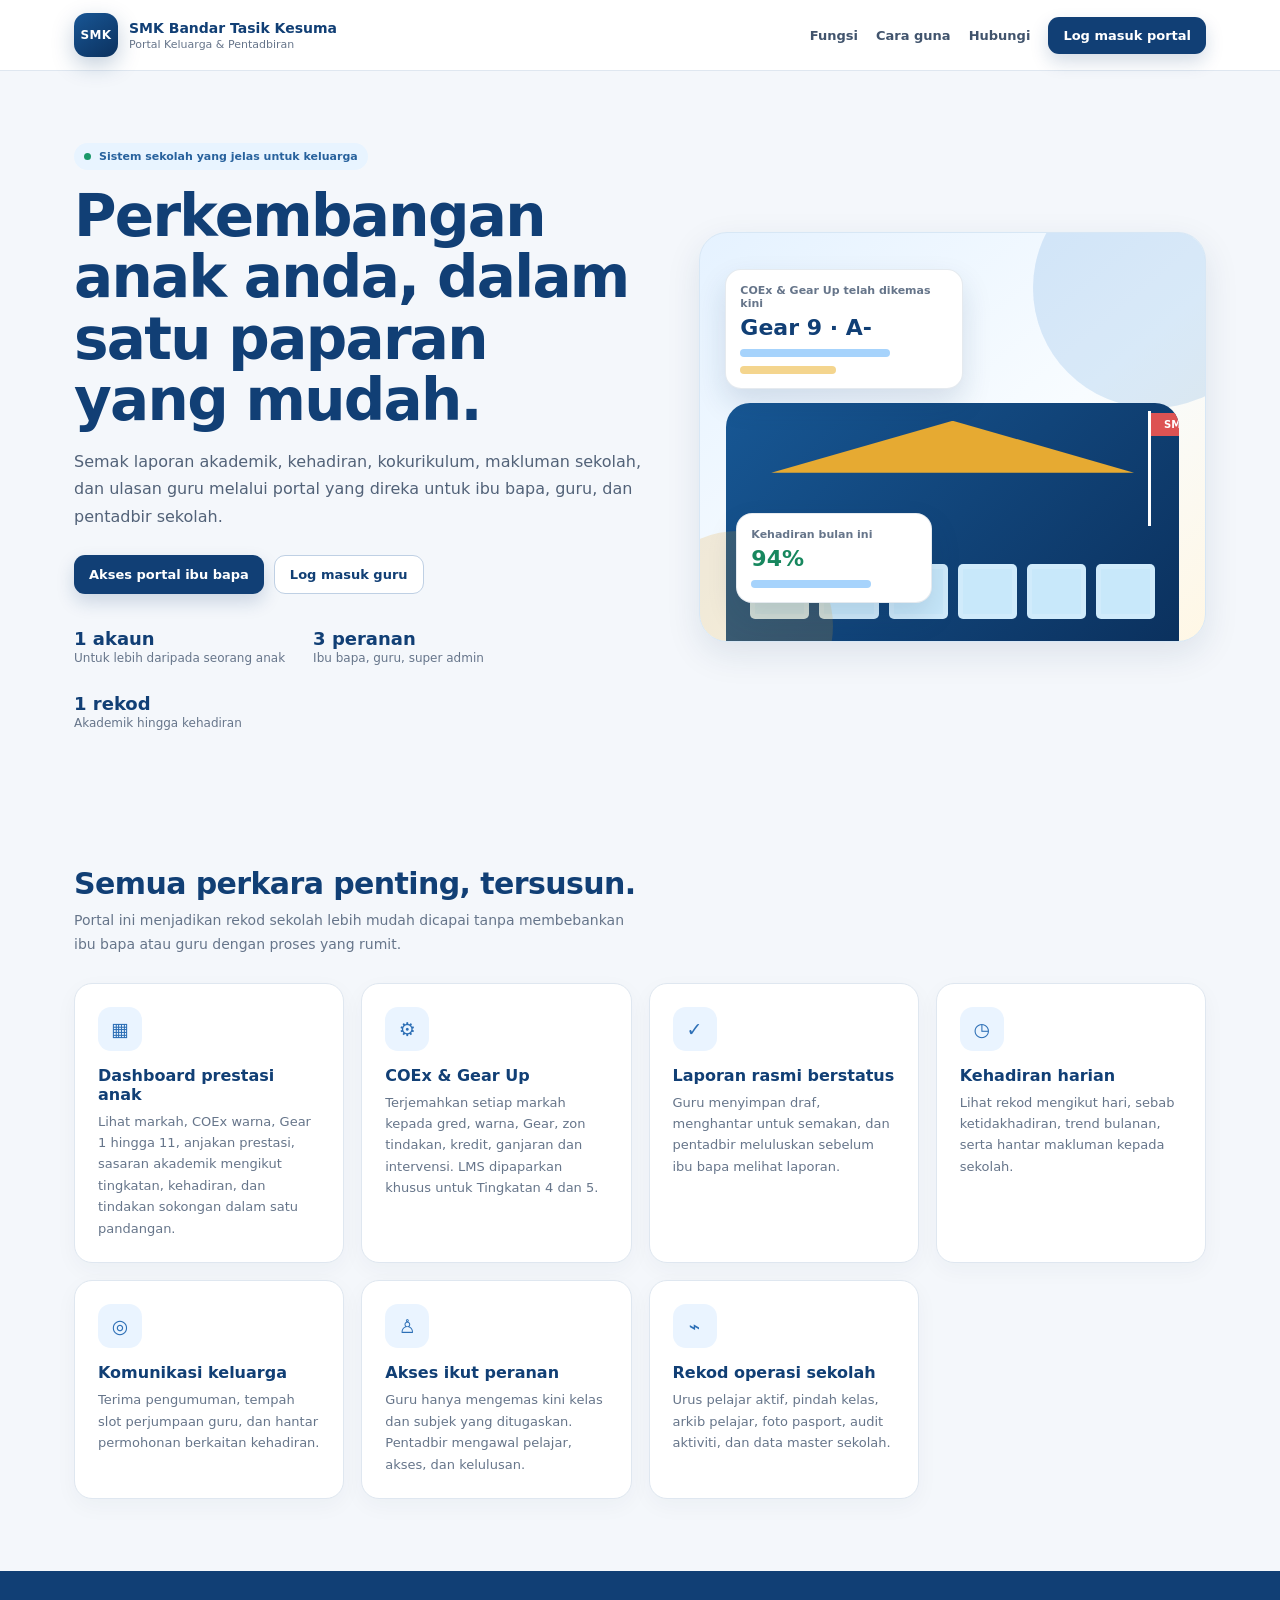
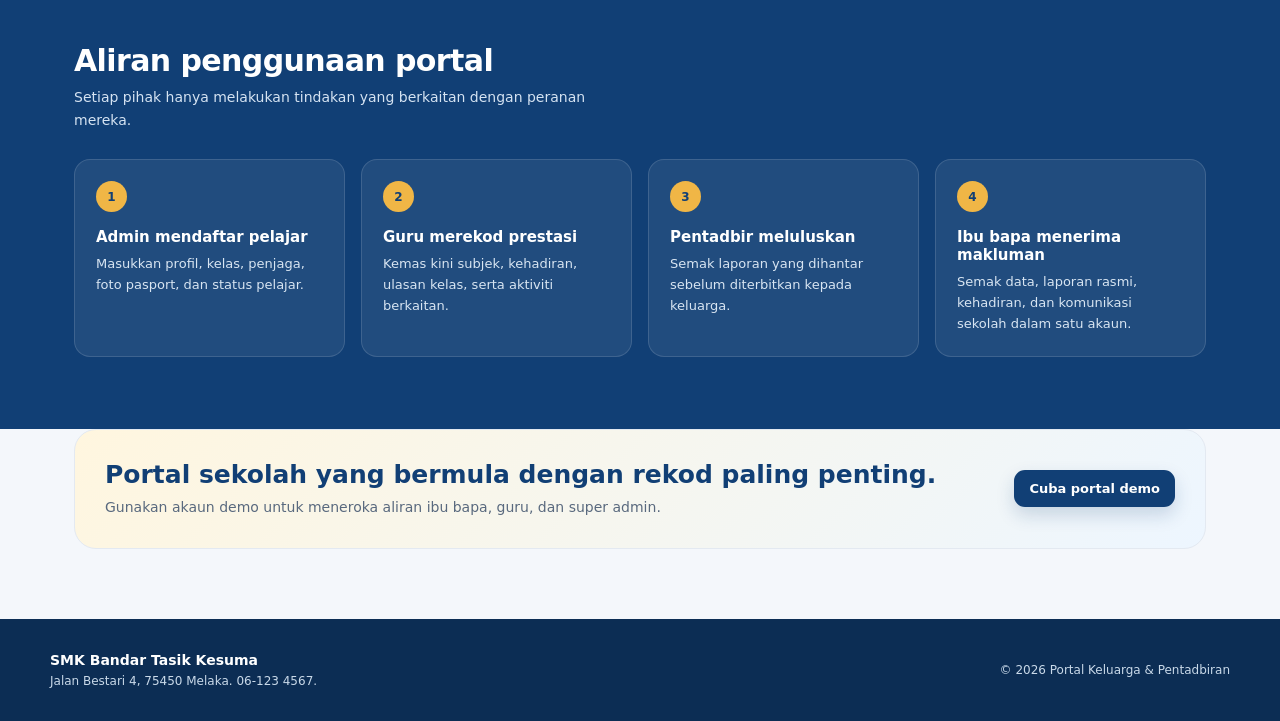
==== index.html @ fb610efe "Import v12 frontend prototype Co-Authored-By: Claude Opus 5.5 <noreply@anthropic.com>" ====
<!doctype html>
<html lang="ms">
  <head>
    <meta charset="utf-8" />
    <meta name="viewport" content="width=device-width, initial-scale=1" />
    <meta name="theme-color" content="#113f75" />
    <title>SMK Bandar Tasik Kesuma | Portal Keluarga & Pentadbiran</title>
    <link rel="stylesheet" href="styles.css" />
  </head>
  <body>
    <section id="landing">
      <header class="site-header"
        ><nav class="site-nav"
          ><div class="brand"
            ><div class="crest">SMK</div
            ><div
              ><strong>SMK Bandar Tasik Kesuma</strong
              ><span>Portal Keluarga & Pentadbiran</span></div
            ></div
          ><div class="site-links"
            ><a href="#fungsi">Fungsi</a><a href="#cara">Cara guna</a
            ><a href="#hubungi">Hubungi</a
            ><button class="btn btn-primary" onclick="openAuth('parent')"
              >Log masuk portal</button
            ></div
          ></nav
        ></header
      >
      <main>
        <section class="hero"
          ><div
            ><div class="eyebrow"
              ><i></i> Sistem sekolah yang jelas untuk keluarga</div
            ><h1>Perkembangan anak anda, dalam satu paparan yang mudah.</h1
            ><p
              >Semak laporan akademik, kehadiran, kokurikulum, makluman sekolah,
              dan ulasan guru melalui portal yang direka untuk ibu bapa, guru,
              dan pentadbir sekolah.</p
            ><div class="hero-actions"
              ><button class="btn btn-primary" onclick="openAuth('parent')"
                >Akses portal ibu bapa</button
              ><button class="btn btn-outline" onclick="openAuth('teacher')"
                >Log masuk guru</button
              ></div
            ><div class="hero-points"
              ><div
                ><strong>1 akaun</strong
                ><span>Untuk lebih daripada seorang anak</span></div
              ><div
                ><strong>3 peranan</strong
                ><span>Ibu bapa, guru, super admin</span></div
              ><div
                ><strong>1 rekod</strong
                ><span>Akademik hingga kehadiran</span></div
              ></div
            ></div
          ><div class="hero-card"
            ><div class="float-card top"
              ><div class="mini-title">COEx & Gear Up telah dikemas kini</div
              ><div class="mini-big">Gear 9 · A-</div
              ><div class="mini-line blue"></div
              ><div class="mini-line gold"></div></div
            ><div class="float-card bottom"
              ><div class="mini-title">Kehadiran bulan ini</div
              ><div class="mini-big" style="color:var(--green)">94%</div
              ><div class="mini-line blue"></div></div
            ><div class="school-illus"
              ><div class="roof"></div><div class="flag"></div
              ><div class="windows"
                ><span></span><span></span><span></span><span></span
                ><span></span><span></span></div></div></div
        ></section>
        <section class="section" id="fungsi"
          ><div class="section-head"
            ><div
              ><h2>Semua perkara penting, tersusun.</h2
              ><p
                >Portal ini menjadikan rekod sekolah lebih mudah dicapai tanpa
                membebankan ibu bapa atau guru dengan proses yang rumit.</p
              ></div
            ></div
          ><div class="feature-grid"
            ><article class="feature"
              ><div class="feature-icon">▦</div><h3>Dashboard prestasi anak</h3
              ><p
                >Lihat markah, COEx warna, Gear 1 hingga 11, anjakan prestasi,
                sasaran akademik mengikut tingkatan, kehadiran, dan tindakan
                sokongan dalam satu pandangan.</p
              ></article
            ><article class="feature"
              ><div class="feature-icon">⚙</div><h3>COEx & Gear Up</h3
              ><p
                >Terjemahkan setiap markah kepada gred, warna, Gear, zon
                tindakan, kredit, ganjaran dan intervensi. LMS dipaparkan khusus
                untuk Tingkatan 4 dan 5.</p
              ></article
            ><article class="feature"
              ><div class="feature-icon">✓</div><h3>Laporan rasmi berstatus</h3
              ><p
                >Guru menyimpan draf, menghantar untuk semakan, dan pentadbir
                meluluskan sebelum ibu bapa melihat laporan.</p
              ></article
            ><article class="feature"
              ><div class="feature-icon">◷</div><h3>Kehadiran harian</h3
              ><p
                >Lihat rekod mengikut hari, sebab ketidakhadiran, trend bulanan,
                serta hantar makluman kepada sekolah.</p
              ></article
            ><article class="feature"
              ><div class="feature-icon">◎</div><h3>Komunikasi keluarga</h3
              ><p
                >Terima pengumuman, tempah slot perjumpaan guru, dan hantar
                permohonan berkaitan kehadiran.</p
              ></article
            ><article class="feature"
              ><div class="feature-icon">♙</div><h3>Akses ikut peranan</h3
              ><p
                >Guru hanya mengemas kini kelas dan subjek yang ditugaskan.
                Pentadbir mengawal pelajar, akses, dan kelulusan.</p
              ></article
            ><article class="feature"
              ><div class="feature-icon">⌁</div><h3>Rekod operasi sekolah</h3
              ><p
                >Urus pelajar aktif, pindah kelas, arkib pelajar, foto pasport,
                audit aktiviti, dan data master sekolah.</p
              ></article
            ></div
          ></section
        >
        <section class="steps" id="cara"
          ><div class="section"
            ><div class="section-head"
              ><div
                ><h2>Aliran penggunaan portal</h2
                ><p
                  >Setiap pihak hanya melakukan tindakan yang berkaitan dengan
                  peranan mereka.</p
                ></div
              ></div
            ><div class="step-grid"
              ><article class="step"
                ><div class="step-no">1</div><h3>Admin mendaftar pelajar</h3
                ><p
                  >Masukkan profil, kelas, penjaga, foto pasport, dan status
                  pelajar.</p
                ></article
              ><article class="step"
                ><div class="step-no">2</div><h3>Guru merekod prestasi</h3
                ><p
                  >Kemas kini subjek, kehadiran, ulasan kelas, serta aktiviti
                  berkaitan.</p
                ></article
              ><article class="step"
                ><div class="step-no">3</div><h3>Pentadbir meluluskan</h3
                ><p
                  >Semak laporan yang dihantar sebelum diterbitkan kepada
                  keluarga.</p
                ></article
              ><article class="step"
                ><div class="step-no">4</div><h3>Ibu bapa menerima makluman</h3
                ><p
                  >Semak data, laporan rasmi, kehadiran, dan komunikasi sekolah
                  dalam satu akaun.</p
                ></article
              ></div
            ></div
          ></section
        >
        <section class="landing-cta"
          ><div
            ><div
              ><h2>Portal sekolah yang bermula dengan rekod paling penting.</h2
              ><p
                >Gunakan akaun demo untuk meneroka aliran ibu bapa, guru, dan
                super admin.</p
              ></div
            ><button class="btn btn-primary" onclick="openAuth('parent')"
              >Cuba portal demo</button
            ></div
          ></section
        >
      </main>
      <footer class="footer" id="hubungi"
        ><div
          ><div
            ><strong>SMK Bandar Tasik Kesuma</strong
            ><p>Jalan Bestari 4, 75450 Melaka. 06-123 4567.</p></div
          ><span style="font-size:12px"
            >© 2026 Portal Keluarga & Pentadbiran</span
          ></div
        ></footer
      >
    </section>

    <section id="auth" class="hidden"
      ><div class="auth-wrap"
        ><div class="auth-card"
          ><div class="auth-top"
            ><div class="crest">SMK</div
            ><h2 id="auth-title">Log masuk ibu bapa</h2
            ><p id="auth-desc"
              >Akses laporan dan rekod sekolah anak anda.</p
            ></div
          ><div class="role-tabs"
            ><button
              class="role-tab active"
              data-role="parent"
              onclick="switchRole('parent')"
              >Ibu bapa</button
            ><button
              class="role-tab"
              data-role="teacher"
              onclick="switchRole('teacher')"
              >Guru</button
            ><button
              class="role-tab"
              data-role="super"
              onclick="switchRole('super')"
              >Super admin</button
            ></div
          ><form onsubmit="handleLogin(event)"
            ><div class="field"
              ><label id="login-label">E-mel atau ID pelajar</label
              ><input id="login-id" autocomplete="username" required /></div
            ><div class="field"
              ><label>Kata laluan</label
              ><input
                id="login-pass"
                type="password"
                autocomplete="current-password"
                required /></div
            ><button
              class="btn btn-primary"
              style="width:100%;margin-top:20px"
              id="login-button"
              type="submit"
              >Masuk sebagai ibu bapa</button
            ></form
          ><div class="demo-box" id="demo-creds"></div
          ><a class="back-home" href="#" onclick="backHome(event)"
            >← Kembali ke laman sekolah</a
          ></div
        ></div
      ></section
    >

    <section id="dashboard" class="dash hidden">
      <aside class="sidebar" id="sidebar"
        ><div class="dash-brand"
          ><div class="crest">SMK</div
          ><div class="brand-copy"
            ><strong>SMK Bandar Tasik Kesuma</strong
            ><span>Portal Pengurusan</span></div
          ></div
        >
        <div id="nav-parent" class="nav-set hidden"
          ><div class="nav-label">Ibu Bapa</div
          ><a
            href="#"
            class="nav-link active"
            onclick="setView('parent-home',this)"
            ><i class="nav-icon">⌂</i><span>Dashboard anak</span></a
          ><a href="#" class="nav-link" onclick="setView('parent-report',this)"
            ><i class="nav-icon">▦</i><span>Laporan akademik</span></a
          ><a href="#" class="nav-link" onclick="setView('parent-coex',this)"
            ><i class="nav-icon">⚙</i><span>Metrik Prestasi Pelajar</span></a
          ><a
            href="#"
            class="nav-link"
            onclick="setView('parent-attendance',this)"
            ><i class="nav-icon">◷</i><span>Kehadiran</span></a
          ><a
            href="#"
            class="nav-link"
            onclick="setView('parent-communication',this)"
            ><i class="nav-icon">✉</i><span>Makluman & perjumpaan</span></a
          ><a href="#" class="nav-link" onclick="setView('parent-profile',this)"
            ><i class="nav-icon">◉</i><span>Profil keluarga</span></a
          ></div
        >
        <div id="nav-teacher" class="nav-set hidden"
          ><div class="nav-label">Guru</div
          ><a
            href="#"
            class="nav-link active"
            onclick="setView('teacher-home',this)"
            ><i class="nav-icon">⌂</i><span>Ringkasan kelas</span></a
          ><a href="#" class="nav-link" onclick="setView('teacher-report',this)"
            ><i class="nav-icon">✎</i><span>Rekod laporan</span></a
          ><a href="#" class="nav-link" onclick="setView('teacher-coex',this)"
            ><i class="nav-icon">⚙</i><span>Rekod Prestasi Pelajar</span></a
          ><a
            href="#"
            class="nav-link"
            onclick="setView('teacher-attendance',this)"
            ><i class="nav-icon">◷</i><span>Kehadiran harian</span></a
          ><a
            href="#"
            class="nav-link"
            onclick="setView('teacher-students',this)"
            ><i class="nav-icon">♙</i><span>Pelajar saya</span></a
          ></div
        >
        <div id="nav-super" class="nav-set hidden"
          ><div class="nav-label">Super Admin</div
          ><a
            href="#"
            class="nav-link active"
            onclick="setView('super-home',this)"
            ><i class="nav-icon">⌂</i><span>Operasi sekolah</span></a
          ><a
            href="#"
            class="nav-link"
            onclick="setView('super-approvals',this)"
            ><i class="nav-icon">✓</i><span>Kelulusan laporan</span></a
          ><a href="#" class="nav-link" onclick="setView('super-students',this)"
            ><i class="nav-icon">♙</i><span>Pelajar & penjaga</span></a
          ><a href="#" class="nav-link" onclick="setView('super-teachers',this)"
            ><i class="nav-icon">◫</i><span>Akses guru</span></a
          ><a href="#" class="nav-link" onclick="setView('super-master',this)"
            ><i class="nav-icon">⚙</i><span>Data sekolah</span></a
          ><a href="#" class="nav-link" onclick="setView('super-audit',this)"
            ><i class="nav-icon">⌁</i><span>Audit & privasi</span></a
          ><a href="#" class="nav-link" onclick="setView('super-coex',this)"
            ><i class="nav-icon">⚙</i><span>Tetapan COEx</span></a
          ><a
            href="#"
            class="nav-link"
            onclick="setView('super-interventions',this)"
            ><i class="nav-icon">◎</i><span>Intervensi murid</span></a
          ></div
        >
        <div class="sidebar-bottom"
          ><div class="term-card"
            ><strong>Sesi Akademik 2026</strong>Penggal 1<br />1 Januari hingga
            30 Jun</div
          ><button class="btn" onclick="logout()"
            >↪ <span>Log keluar</span></button
          ></div
        >
      </aside>
      <main class="main"
        ><header class="topbar"
          ><button class="mobile-menu no-print" onclick="toggleSidebar()"
            >☰</button
          ><div
            ><div class="crumb" id="crumb">Portal</div
            ><h1 id="page-title">Dashboard</h1></div
          ><div class="top-actions"
            ><span class="pill green" id="role-pill">Portal ibu bapa</span
            ><button
              class="btn btn-outline btn-sm no-print"
              id="top-action"
              onclick="topAction()"
              >Cetak laporan</button
            ><div class="profile"
              ><div class="avatar" id="profile-avatar">PN</div
              ><div class="profile-copy"
                ><strong id="profile-name">Puan Noraini</strong
                ><span id="profile-role">Ibu bapa</span></div
              ></div
            ></div
          ></header
        ><div class="page">
          <section class="view" id="view-parent-home"></section>
          <section class="view hidden" id="view-parent-report"></section>
          <section class="view hidden" id="view-parent-coex"></section>
          <section class="view hidden" id="view-parent-attendance"></section>
          <section class="view hidden" id="view-parent-communication"></section>
          <section class="view hidden" id="view-parent-profile"></section>
          <section class="view hidden" id="view-teacher-home"></section>
          <section class="view hidden" id="view-teacher-report"></section>
          <section class="view hidden" id="view-teacher-coex"></section>
          <section class="view hidden" id="view-teacher-attendance"></section>
          <section class="view hidden" id="view-teacher-students"></section>
          <section class="view hidden" id="view-super-home"></section>
          <section class="view hidden" id="view-super-approvals"></section>
          <section class="view hidden" id="view-super-students"></section>
          <section class="view hidden" id="view-super-teachers"></section>
          <section class="view hidden" id="view-super-master"></section>
          <section class="view hidden" id="view-super-audit"></section>
          <section class="view hidden" id="view-super-coex"></section>
          <section
            class="view hidden"
            id="view-super-interventions"
          ></section> </div
      ></main>
    </section>
    <div id="modal-root"></div><div class="toast" id="toast"></div>

    <script src="app.js"></script>
  </body>
</html>
---- styles.css ----
/* SMK Bandar Tasik Kesuma — original v12 styles, in original cascade order. */

:root {
  --navy: #113f75;
  --navy2: #0b2f5a;
  --blue: #2d78c8;
  --sky: #eaf5ff;
  --green: #17875e;
  --greenbg: #e9f8f1;
  --gold: #dd9b1e;
  --goldbg: #fff6df;
  --red: #c84e4e;
  --redbg: #fff0ef;
  --purple: #7657bb;
  --purplebg: #f2edff;
  --ink: #17263a;
  --muted: #66758a;
  --line: #dfe7f0;
  --paper: #f4f7fb;
  --card: #fff;
  --shadow: 0 12px 35px rgba(18, 52, 93, 0.1);
  --radius: 18px;
  --sidebar: 260px;
}
* {
  box-sizing: border-box;
}
html {
  scroll-behavior: smooth;
}
body {
  margin: 0;
  background: var(--paper);
  color: var(--ink);
  font-family:
    Inter,
    ui-sans-serif,
    system-ui,
    -apple-system,
    BlinkMacSystemFont,
    "Segoe UI",
    sans-serif;
  font-size: 14px;
}
button,
input,
select,
textarea {
  font: inherit;
}
button {
  cursor: pointer;
  border: 0;
}
button:disabled {
  cursor: not-allowed;
  opacity: 0.55;
}
.hidden {
  display: none !important;
}
.muted {
  color: var(--muted);
}
.btn {
  display: inline-flex;
  justify-content: center;
  align-items: center;
  gap: 8px;
  padding: 11px 15px;
  border-radius: 11px;
  font-size: 13px;
  font-weight: 780;
  transition: 0.18s;
  text-decoration: none;
}
.btn:hover {
  transform: translateY(-1px);
}
.btn-primary {
  background: var(--navy);
  color: #fff;
  box-shadow: 0 8px 18px rgba(17, 63, 117, 0.18);
}
.btn-secondary {
  background: #eaf3fe;
  color: var(--navy);
}
.btn-outline {
  background: #fff;
  color: var(--navy);
  border: 1px solid #bfd0e4;
}
.btn-danger {
  background: #fff0f0;
  color: #ad3838;
}
.btn-success {
  background: var(--green);
  color: #fff;
}
.btn-sm {
  padding: 8px 10px;
  font-size: 12px;
}
.btn-ghost {
  background: transparent;
  color: #40668d;
}
.pill {
  display: inline-flex;
  align-items: center;
  gap: 6px;
  padding: 5px 9px;
  border-radius: 999px;
  font-weight: 750;
  font-size: 11px;
}
.pill.green {
  background: var(--greenbg);
  color: #13724f;
}
.pill.blue {
  background: #eaf3ff;
  color: #2868ad;
}
.pill.gold {
  background: var(--goldbg);
  color: #9b6711;
}
.pill.red {
  background: var(--redbg);
  color: #ad3c3c;
}
.pill.purple {
  background: var(--purplebg);
  color: #6748aa;
}
.pill.gray {
  background: #eef2f6;
  color: #59677b;
}
.site-header {
  position: sticky;
  top: 0;
  z-index: 20;
  background: rgba(255, 255, 255, 0.95);
  backdrop-filter: blur(12px);
  border-bottom: 1px solid var(--line);
}
.site-nav {
  max-width: 1180px;
  margin: auto;
  padding: 13px 24px;
  display: flex;
  align-items: center;
  justify-content: space-between;
  gap: 18px;
}
.brand {
  display: flex;
  align-items: center;
  gap: 11px;
}
.crest {
  width: 44px;
  height: 44px;
  border-radius: 13px;
  background: linear-gradient(145deg, #185695, #0b315e);
  color: #fff;
  display: grid;
  place-items: center;
  box-shadow: 0 8px 22px rgba(17, 63, 117, 0.25);
  font-size: 12px;
  font-weight: 900;
  letter-spacing: 0.4px;
}
.brand strong {
  display: block;
  font-size: 14px;
  color: var(--navy);
}
.brand span {
  display: block;
  color: var(--muted);
  font-size: 11px;
  margin-top: 2px;
}
.site-links {
  display: flex;
  gap: 18px;
  align-items: center;
}
.site-links a {
  color: #41546d;
  text-decoration: none;
  font-size: 13px;
  font-weight: 700;
}
.hero {
  max-width: 1180px;
  margin: auto;
  padding: 72px 24px 64px;
  display: grid;
  grid-template-columns: 1.06fr 0.94fr;
  gap: 54px;
  align-items: center;
}
.eyebrow {
  display: inline-flex;
  align-items: center;
  gap: 8px;
  background: #e8f4ff;
  color: #28629d;
  border-radius: 999px;
  padding: 7px 10px;
  font-size: 11px;
  font-weight: 800;
}
.eyebrow i {
  width: 7px;
  height: 7px;
  border-radius: 50%;
  background: #1a9869;
}
.hero h1 {
  color: var(--navy);
  font-size: clamp(36px, 4.8vw, 58px);
  line-height: 1.06;
  letter-spacing: -1.7px;
  margin: 16px 0;
}
.hero p {
  font-size: 16px;
  line-height: 1.72;
  color: #526278;
  max-width: 590px;
}
.hero-actions {
  display: flex;
  gap: 10px;
  flex-wrap: wrap;
  margin-top: 25px;
}
.hero-points {
  display: flex;
  gap: 28px;
  flex-wrap: wrap;
  margin-top: 34px;
}
.hero-points strong {
  display: block;
  color: var(--navy);
  font-size: 18px;
}
.hero-points span {
  font-size: 12px;
  color: var(--muted);
}
.hero-card {
  min-height: 410px;
  border-radius: 28px;
  padding: 24px;
  position: relative;
  overflow: hidden;
  background: linear-gradient(140deg, #e5f2ff, #f8fcff 58%, #fff7e5);
  border: 1px solid #d7e7f5;
  box-shadow: var(--shadow);
}
.hero-card:before {
  content: "";
  position: absolute;
  width: 240px;
  height: 240px;
  border-radius: 50%;
  right: -68px;
  top: -65px;
  background: rgba(54, 131, 212, 0.16);
}
.hero-card:after {
  content: "";
  position: absolute;
  width: 190px;
  height: 190px;
  border-radius: 50%;
  left: -57px;
  bottom: -80px;
  background: rgba(224, 163, 43, 0.18);
}
.school-illus {
  position: absolute;
  right: 26px;
  left: 26px;
  bottom: 0;
  height: 238px;
  border-radius: 24px 24px 0 0;
  background: linear-gradient(135deg, #175794, #0b315e);
  overflow: hidden;
}
.school-illus .roof {
  position: absolute;
  left: 45px;
  right: 45px;
  top: 18px;
  height: 52px;
  background: #e6aa32;
  clip-path: polygon(0 100%, 50% 0, 100% 100%);
}
.school-illus .windows {
  position: absolute;
  bottom: 22px;
  left: 24px;
  right: 24px;
  display: grid;
  grid-template-columns: repeat(6, 1fr);
  gap: 10px;
}
.school-illus .windows span {
  height: 55px;
  background: #c8e8fa;
  border: 5px solid rgba(255, 255, 255, 0.14);
  border-radius: 5px;
}
.school-illus .flag {
  position: absolute;
  right: 28px;
  top: 8px;
  height: 115px;
  width: 3px;
  background: #fff;
}
.school-illus .flag:after {
  content: "SMK";
  position: absolute;
  left: 3px;
  top: 2px;
  color: #fff;
  background: #dd5353;
  border-radius: 0 4px 4px 0;
  padding: 6px 13px;
  font-size: 10px;
  font-weight: 900;
}
.float-card {
  z-index: 2;
  position: absolute;
  background: #fff;
  border: 1px solid rgba(20, 62, 111, 0.11);
  border-radius: 16px;
  padding: 14px;
  box-shadow: 0 14px 30px rgba(20, 55, 96, 0.14);
}
.float-card.top {
  left: 25px;
  top: 36px;
  width: 238px;
}
.float-card.bottom {
  left: 36px;
  bottom: 38px;
  width: 196px;
}
.mini-title {
  font-size: 11px;
  color: var(--muted);
  font-weight: 700;
}
.mini-big {
  margin-top: 5px;
  color: var(--navy);
  font-weight: 900;
  font-size: 22px;
}
.mini-line {
  height: 8px;
  border-radius: 99px;
  background: #eaf0f6;
  margin-top: 9px;
}
.mini-line.blue {
  background: #a6d3fc;
  width: 72%;
}
.mini-line.gold {
  background: #f4d58e;
  width: 46%;
}
.section {
  max-width: 1180px;
  margin: auto;
  padding: 72px 24px;
}
.section-head {
  display: flex;
  justify-content: space-between;
  align-items: flex-end;
  gap: 22px;
  margin-bottom: 27px;
}
.section h2 {
  margin: 0;
  color: var(--navy);
  font-size: 30px;
  letter-spacing: -0.6px;
}
.section-head p {
  max-width: 560px;
  line-height: 1.65;
  color: var(--muted);
  margin: 8px 0 0;
}
.feature-grid {
  display: grid;
  grid-template-columns: repeat(3, 1fr);
  gap: 17px;
}
.feature {
  background: var(--card);
  border: 1px solid var(--line);
  border-radius: var(--radius);
  padding: 23px;
  box-shadow: 0 7px 22px rgba(28, 54, 86, 0.04);
}
.feature-icon {
  width: 44px;
  height: 44px;
  border-radius: 13px;
  display: grid;
  place-items: center;
  background: #eaf4ff;
  color: #2d6fb6;
  font-size: 19px;
  font-weight: 900;
}
.feature h3 {
  font-size: 16px;
  color: var(--navy);
  margin: 15px 0 7px;
}
.feature p {
  color: var(--muted);
  font-size: 13px;
  line-height: 1.65;
  margin: 0;
}
.steps {
  background: var(--navy);
  color: #fff;
}
.steps .section h2 {
  color: #fff;
}
.steps .section-head p {
  color: #d5e3f2;
}
.step-grid {
  display: grid;
  grid-template-columns: repeat(4, 1fr);
  gap: 16px;
}
.step {
  border: 1px solid rgba(255, 255, 255, 0.13);
  background: rgba(255, 255, 255, 0.07);
  border-radius: 16px;
  padding: 21px;
}
.step-no {
  width: 31px;
  height: 31px;
  display: grid;
  place-items: center;
  border-radius: 50%;
  background: #f0b646;
  color: var(--navy);
  font-size: 12px;
  font-weight: 900;
}
.step h3 {
  font-size: 15px;
  margin: 16px 0 8px;
}
.step p {
  font-size: 13px;
  line-height: 1.6;
  color: #d8e5f2;
  margin: 0;
}
.landing-cta {
  max-width: 1180px;
  margin: 0 auto 70px;
  padding: 0 24px;
}
.landing-cta > div {
  display: flex;
  align-items: center;
  justify-content: space-between;
  gap: 22px;
  padding: 30px;
  border-radius: 22px;
  border: 1px solid #e3e9f1;
  background: linear-gradient(135deg, #fff6df, #edf6ff);
}
.landing-cta h2 {
  margin: 0 0 7px;
  color: var(--navy);
  font-size: 25px;
}
.landing-cta p {
  margin: 0;
  line-height: 1.6;
  color: #59697e;
}
.footer {
  background: #0c2d54;
  color: #c9d9e9;
  padding: 33px 24px;
}
.footer > div {
  max-width: 1180px;
  margin: auto;
  display: flex;
  justify-content: space-between;
  gap: 20px;
  align-items: center;
}
.footer strong {
  color: #fff;
}
.footer p {
  margin: 6px 0 0;
  font-size: 12px;
}
.auth-wrap {
  min-height: 100vh;
  display: grid;
  place-items: center;
  padding: 28px;
  background: linear-gradient(135deg, #edf6ff, #fbfcff 55%, #fff7e8);
}
.auth-card {
  width: min(470px, 100%);
  background: #fff;
  border: 1px solid #dce7f2;
  border-radius: 25px;
  padding: 33px;
  box-shadow: var(--shadow);
}
.auth-top {
  text-align: center;
}
.auth-top .crest {
  margin: 0 auto 13px;
}
.auth-top h2 {
  color: var(--navy);
  margin: 0;
  font-size: 25px;
}
.auth-top p {
  color: var(--muted);
  font-size: 13px;
  line-height: 1.6;
  margin: 8px 0 0;
}
.role-tabs {
  display: grid;
  grid-template-columns: repeat(3, 1fr);
  gap: 5px;
  padding: 5px;
  background: #eff4f9;
  border-radius: 13px;
  margin: 22px 0;
}
.role-tab {
  border-radius: 9px;
  background: transparent;
  color: #637186;
  font-size: 12px;
  font-weight: 800;
  padding: 10px 6px;
}
.role-tab.active {
  background: #fff;
  color: var(--navy);
  box-shadow: 0 2px 8px rgba(19, 57, 101, 0.12);
}
.field {
  display: grid;
  gap: 7px;
  margin-top: 14px;
}
.field label {
  font-size: 12px;
  color: #394c64;
  font-weight: 800;
}
.field input,
.field select,
.field textarea {
  width: 100%;
  border: 1px solid #d7e1ec;
  border-radius: 11px;
  background: #fff;
  padding: 12px;
  color: #21344e;
  outline: 0;
}
.field textarea {
  resize: vertical;
}
.field input:focus,
.field select:focus,
.field textarea:focus {
  border-color: #72a8dd;
  box-shadow: 0 0 0 3px rgba(73, 137, 207, 0.13);
}
.demo-box {
  background: #f4f8fc;
  border: 1px solid #e0e9f2;
  border-radius: 12px;
  padding: 12px 13px;
  font-size: 12px;
  color: #596b7f;
  line-height: 1.65;
  margin-top: 18px;
}
.back-home {
  display: block;
  text-align: center;
  margin-top: 18px;
  color: #416b98;
  text-decoration: none;
  font-size: 13px;
  font-weight: 750;
}
.dash {
  min-height: 100vh;
  background: var(--paper);
}
.sidebar {
  width: var(--sidebar);
  position: fixed;
  left: 0;
  top: 0;
  bottom: 0;
  padding: 22px 14px;
  background: var(--navy);
  z-index: 10;
  color: #fff;
}
.dash-brand {
  display: flex;
  align-items: center;
  gap: 10px;
  padding: 0 9px 22px;
  border-bottom: 1px solid rgba(255, 255, 255, 0.13);
}
.dash-brand .crest {
  width: 38px;
  height: 38px;
  font-size: 10px;
  box-shadow: none;
}
.dash-brand strong {
  display: block;
  font-size: 13px;
}
.dash-brand span {
  display: block;
  margin-top: 2px;
  color: #b8d0e8;
  font-size: 10px;
}
.nav-label {
  padding: 0 10px;
  margin: 20px 0 7px;
  font-size: 10px;
  text-transform: uppercase;
  letter-spacing: 0.8px;
  color: #92b7da;
  font-weight: 900;
}
.nav-link {
  display: flex;
  gap: 10px;
  align-items: center;
  text-decoration: none;
  color: #dceafa;
  border-radius: 10px;
  padding: 11px 10px;
  margin: 2px 0;
  font-size: 13px;
  font-weight: 700;
}
.nav-link:hover,
.nav-link.active {
  background: rgba(255, 255, 255, 0.12);
  color: #fff;
}
.nav-link .nav-icon {
  width: 19px;
  text-align: center;
}
.sidebar-bottom {
  position: absolute;
  bottom: 17px;
  left: 14px;
  right: 14px;
}
.term-card {
  padding: 12px;
  background: rgba(255, 255, 255, 0.08);
  border-radius: 12px;
  font-size: 11px;
  line-height: 1.55;
  color: #d7e6f5;
}
.term-card strong {
  display: block;
  color: #fff;
  font-size: 12px;
}
.sidebar-bottom .btn {
  width: 100%;
  margin-top: 10px;
  background: rgba(255, 255, 255, 0.1);
  color: #fff;
}
.main {
  margin-left: var(--sidebar);
  min-height: 100vh;
}
.topbar {
  height: 76px;
  background: #fff;
  border-bottom: 1px solid var(--line);
  padding: 0 28px;
  display: flex;
  align-items: center;
  justify-content: space-between;
  gap: 18px;
}
.crumb {
  font-size: 11px;
  color: #718096;
}
.topbar h1 {
  font-size: 21px;
  letter-spacing: -0.35px;
  color: var(--navy);
  margin: 3px 0 0;
}
.top-actions {
  display: flex;
  align-items: center;
  gap: 10px;
}
.profile {
  display: flex;
  align-items: center;
  gap: 9px;
  padding-left: 11px;
  border-left: 1px solid var(--line);
}
.avatar {
  width: 35px;
  height: 35px;
  border-radius: 50%;
  display: grid;
  place-items: center;
  background: #e4effc;
  color: #1a5a9e;
  font-size: 12px;
  font-weight: 900;
  overflow: hidden;
}
.avatar img {
  width: 100%;
  height: 100%;
  object-fit: cover;
}
.profile strong {
  display: block;
  font-size: 12px;
}
.profile span {
  display: block;
  font-size: 10px;
  color: var(--muted);
  margin-top: 2px;
}
.page {
  padding: 27px 28px 50px;
  max-width: 1560px;
}
.section-title {
  display: flex;
  align-items: flex-start;
  justify-content: space-between;
  gap: 14px;
  margin-bottom: 20px;
}
.section-title h2 {
  font-size: 21px;
  color: var(--navy);
  margin: 0;
}
.section-title p {
  color: var(--muted);
  margin: 5px 0 0;
  line-height: 1.55;
  font-size: 13px;
}
.panel {
  background: #fff;
  border: 1px solid var(--line);
  border-radius: var(--radius);
  padding: 20px;
  box-shadow: 0 5px 18px rgba(30, 53, 85, 0.035);
}
.panel h3 {
  margin: 0;
  color: var(--navy);
  font-size: 15px;
}
.panel-sub {
  margin: 6px 0 0;
  color: var(--muted);
  font-size: 12px;
  line-height: 1.5;
}
.panel-head {
  display: flex;
  justify-content: space-between;
  align-items: flex-start;
  gap: 12px;
  margin-bottom: 18px;
}
.grid-3 {
  display: grid;
  grid-template-columns: repeat(3, 1fr);
  gap: 16px;
}
.grid-2 {
  display: grid;
  grid-template-columns: repeat(2, minmax(0, 1fr));
  gap: 16px;
}
.grid-2-1 {
  display: grid;
  grid-template-columns: minmax(0, 2fr) minmax(280px, 1fr);
  gap: 16px;
}
.stats {
  display: grid;
  grid-template-columns: repeat(4, 1fr);
  gap: 14px;
}
.stat {
  background: #fff;
  border: 1px solid var(--line);
  border-radius: 16px;
  padding: 16px;
  box-shadow: 0 5px 18px rgba(30, 53, 85, 0.03);
}
.stat .stat-top {
  display: flex;
  justify-content: space-between;
  gap: 8px;
}
.stat small {
  color: var(--muted);
  font-size: 11px;
  font-weight: 700;
}
.stat b {
  display: block;
  color: var(--navy);
  font-size: 26px;
  letter-spacing: -0.8px;
  margin: 8px 0 3px;
}
.stat span {
  font-size: 11px;
  color: var(--muted);
}
.stat-icon {
  width: 33px;
  height: 33px;
  border-radius: 10px;
  display: grid;
  place-items: center;
  background: #eaf4ff;
  color: #286caf;
  font-weight: 900;
}
.stat-icon.green {
  background: var(--greenbg);
  color: #137855;
}
.stat-icon.gold {
  background: var(--goldbg);
  color: #aa7113;
}
.stat-icon.purple {
  background: var(--purplebg);
  color: #6543a7;
}
.student-banner {
  background: linear-gradient(135deg, #143f75, #1b6aa9);
  border-radius: 18px;
  color: #fff;
  padding: 21px;
  display: flex;
  justify-content: space-between;
  gap: 18px;
  align-items: center;
  overflow: hidden;
  position: relative;
}
.student-banner:after {
  content: "";
  position: absolute;
  width: 150px;
  height: 150px;
  border-radius: 50%;
  right: -46px;
  bottom: -76px;
  background: rgba(255, 255, 255, 0.1);
}
.student-info {
  display: flex;
  align-items: center;
  gap: 13px;
  position: relative;
  z-index: 1;
}
.student-photo {
  width: 52px;
  height: 52px;
  border-radius: 15px;
  background: #fff;
  color: #1b5f9e;
  display: grid;
  place-items: center;
  font-weight: 900;
  overflow: hidden;
}
.student-photo img {
  width: 100%;
  height: 100%;
  object-fit: cover;
}
.student-info strong {
  display: block;
  font-size: 16px;
}
.student-info span {
  display: block;
  color: #d4e5f5;
  font-size: 12px;
  margin-top: 4px;
}
.student-banner .btn {
  position: relative;
  z-index: 1;
  background: #fff;
  color: var(--navy);
}
.child-switch {
  min-width: 196px;
}
.child-switch label {
  font-size: 10px;
  display: block;
  color: #cce0f2;
  margin-bottom: 4px;
  font-weight: 800;
}
.child-switch select {
  width: 100%;
  border: 0;
  border-radius: 9px;
  padding: 8px;
  background: rgba(255, 255, 255, 0.14);
  color: #fff;
  outline: 0;
  font-size: 12px;
}
.child-switch option {
  color: #263a52;
}
.notice {
  display: flex;
  align-items: flex-start;
  gap: 10px;
  padding: 12px 13px;
  border-radius: 12px;
  font-size: 12px;
  line-height: 1.5;
}
.notice.warn {
  background: var(--goldbg);
  color: #7d5715;
}
.notice.danger {
  background: var(--redbg);
  color: #963a3a;
}
.notice.info {
  background: #edf6ff;
  color: #265e9d;
}
.notice.success {
  background: var(--greenbg);
  color: #197552;
}
.notice-list {
  display: grid;
  gap: 9px;
}
.progress-row {
  display: grid;
  grid-template-columns: 125px 1fr 36px;
  gap: 10px;
  align-items: center;
  padding: 10px 0;
  border-bottom: 1px solid #edf1f5;
  font-size: 12px;
}
.progress-row:last-child {
  border: 0;
}
.bar {
  height: 8px;
  border-radius: 999px;
  background: #edf1f5;
  overflow: hidden;
}
.fill {
  height: 100%;
  border-radius: 999px;
  background: var(--blue);
}
.fill.green {
  background: #27a375;
}
.fill.gold {
  background: #dfa42c;
}
.fill.red {
  background: #d95b5b;
}
.fill.purple {
  background: #8062c3;
}
.report-table {
  width: 100%;
  border-collapse: collapse;
  font-size: 12px;
}
.report-table th {
  text-align: left;
  font-size: 10px;
  color: #6f7e90;
  text-transform: uppercase;
  letter-spacing: 0.4px;
  background: #f8fafc;
  padding: 11px 10px;
  border-bottom: 1px solid var(--line);
}
.report-table td {
  padding: 12px 10px;
  border-bottom: 1px solid #edf1f5;
  vertical-align: middle;
}
.report-table tr:last-child td {
  border-bottom: 0;
}
.grade {
  display: inline-grid;
  place-items: center;
  width: 27px;
  height: 27px;
  border-radius: 8px;
  background: #eaf7f0;
  color: #16734f;
  font-weight: 900;
}
.grade.b {
  background: #edf5ff;
  color: #2866a8;
}
.grade.c {
  background: #fff4dd;
  color: #9a6512;
}
.grade.d {
  background: #fff0f0;
  color: #ad3a3a;
}
.donut-row {
  display: flex;
  align-items: center;
  gap: 16px;
}
.donut {
  width: 112px;
  height: 112px;
  border-radius: 50%;
  display: grid;
  place-items: center;
  background: conic-gradient(var(--green) 0 94%, #edf2f5 94%);
}
.donut > div {
  display: grid;
  place-items: center;
  width: 82px;
  height: 82px;
  border-radius: 50%;
  background: #fff;
}
.donut b {
  color: var(--navy);
  font-size: 20px;
}
.donut span {
  font-size: 10px;
  color: var(--muted);
}
.trend {
  height: 120px;
  width: 100%;
  padding-top: 8px;
}
.trend svg {
  width: 100%;
  height: 100%;
  overflow: visible;
}
.trend .line {
  fill: none;
  stroke: #347dc7;
  stroke-width: 3;
}
.trend .area {
  fill: #eaf5ff;
}
.trend .point {
  fill: #fff;
  stroke: #347dc7;
  stroke-width: 3;
}
.list {
  display: grid;
  gap: 9px;
}
.item {
  display: flex;
  align-items: center;
  gap: 11px;
  padding: 10px 0;
  border-bottom: 1px solid #edf1f5;
}
.item:last-child {
  border: 0;
}
.item-icon {
  width: 35px;
  height: 35px;
  border-radius: 11px;
  background: #eaf4ff;
  display: grid;
  place-items: center;
  color: #2b70b7;
  font-size: 15px;
  font-weight: 900;
}
.item-main {
  min-width: 0;
  flex: 1;
}
.item-main strong {
  display: block;
  color: #2a3d56;
  font-size: 12px;
}
.item-main span {
  display: block;
  color: var(--muted);
  font-size: 11px;
  line-height: 1.45;
  margin-top: 3px;
}
.timeline {
  display: grid;
  gap: 16px;
}
.timeline-row {
  display: grid;
  grid-template-columns: 18px 1fr;
  gap: 10px;
}
.timeline-mark {
  position: relative;
}
.timeline-mark:after {
  content: "";
  position: absolute;
  width: 1px;
  background: #dce6f0;
  top: 13px;
  bottom: -20px;
  left: 6px;
}
.timeline-row:last-child .timeline-mark:after {
  display: none;
}
.timeline-dot {
  display: block;
  width: 13px;
  height: 13px;
  border-radius: 50%;
  background: #3479c3;
  margin-top: 3px;
  border: 3px solid #eaf4ff;
}
.timeline-row strong {
  font-size: 12px;
  color: #32465f;
}
.timeline-row p {
  font-size: 12px;
  color: #617186;
  line-height: 1.5;
  margin: 4px 0;
}
.timeline-row span {
  font-size: 10px;
  color: #8290a1;
}
.calendar {
  display: grid;
  grid-template-columns: repeat(7, 1fr);
  gap: 5px;
}
.calendar .dayname {
  font-size: 10px;
  text-align: center;
  color: #8794a4;
  font-weight: 800;
  padding-bottom: 3px;
}
.calendar .day {
  aspect-ratio: 1;
  border-radius: 8px;
  display: grid;
  place-items: center;
  font-size: 11px;
  font-weight: 800;
  background: #f4f7fa;
  color: #435269;
}
.calendar .day.empty {
  background: transparent;
}
.calendar .day.P {
  background: #e5f8ee;
  color: #168357;
}
.calendar .day.A {
  background: #ffeded;
  color: #bd4444;
}
.calendar .day.L {
  background: #fff3dc;
  color: #a56810;
}
.calendar .day.MC {
  background: #eee8ff;
  color: #6d51ad;
}
.calendar-legend {
  display: flex;
  gap: 11px;
  flex-wrap: wrap;
  margin-top: 13px;
  font-size: 10px;
  color: #6c7b8f;
}
.calendar-legend i {
  width: 9px;
  height: 9px;
  border-radius: 3px;
  display: inline-block;
  margin-right: 4px;
}
.chip {
  display: inline-flex;
  padding: 5px 8px;
  background: #f1f5f8;
  border-radius: 8px;
  font-size: 11px;
  font-weight: 700;
  color: #53657b;
}
.activity-score {
  display: flex;
  align-items: center;
  gap: 13px;
}
.activity-score .big {
  font-size: 42px;
  letter-spacing: -1px;
  color: var(--navy);
  font-weight: 900;
}
.empty-state {
  padding: 26px;
  text-align: center;
  color: #78869a;
  font-size: 12px;
}
.filter-row {
  display: flex;
  gap: 9px;
  align-items: center;
  flex-wrap: wrap;
}
.filter-row input,
.filter-row select {
  border: 1px solid #dbe4ed;
  border-radius: 10px;
  padding: 9px 10px;
  background: #fff;
  outline: 0;
  font-size: 12px;
}
.filter-row input {
  min-width: 210px;
}
.student-list {
  display: grid;
  gap: 8px;
}
.student-row {
  display: flex;
  align-items: center;
  gap: 10px;
  padding: 11px 0;
  border-bottom: 1px solid #edf1f5;
}
.student-row:last-child {
  border-bottom: 0;
}
.tiny-avatar {
  width: 34px;
  height: 34px;
  border-radius: 50%;
  background: #e8f3ff;
  color: #2a6cae;
  display: grid;
  place-items: center;
  overflow: hidden;
  font-size: 11px;
  font-weight: 900;
}
.tiny-avatar img {
  width: 100%;
  height: 100%;
  object-fit: cover;
}
.student-meta {
  flex: 1;
  min-width: 0;
}
.student-meta strong {
  display: block;
  font-size: 12px;
  color: #33465e;
  white-space: nowrap;
  text-overflow: ellipsis;
  overflow: hidden;
}
.student-meta span {
  font-size: 10px;
  color: #7a8899;
  display: block;
  margin-top: 3px;
}
.actions {
  display: flex;
  gap: 7px;
  flex-wrap: wrap;
}
.form-grid {
  display: grid;
  grid-template-columns: repeat(2, minmax(0, 1fr));
  gap: 13px;
}
.span-2 {
  grid-column: span 2;
}
.score-inputs {
  display: grid;
  grid-template-columns: repeat(2, minmax(0, 1fr));
  gap: 8px;
}
.score-input {
  display: grid;
  gap: 5px;
}
.score-input label {
  font-size: 10px;
  color: #68788b;
  font-weight: 700;
}
.score-input input {
  width: 100%;
  border: 1px solid #d7e1ec;
  border-radius: 9px;
  padding: 9px;
}
.read-only {
  background: #f6f8fb !important;
  color: #718096 !important;
}
.form-help {
  font-size: 11px;
  color: #77869a;
  line-height: 1.5;
  margin-top: 2px;
}
.upload-box {
  border: 1px dashed #a9bed4;
  border-radius: 12px;
  background: #f8fbfe;
  padding: 14px;
  text-align: center;
  color: #667a8f;
  font-size: 12px;
  line-height: 1.5;
}
.upload-box input {
  display: none;
}
.upload-box label {
  display: inline-flex;
  margin-top: 9px;
  padding: 8px 10px;
  border-radius: 8px;
  background: #e6f1ff;
  color: #225f9c;
  font-weight: 800;
  cursor: pointer;
}
.photo-preview {
  width: 62px;
  height: 62px;
  border-radius: 50%;
  margin: 12px auto 0;
  background: #dfeaf5;
  display: grid;
  place-items: center;
  color: #65809f;
  overflow: hidden;
  font-size: 20px;
}
.photo-preview img {
  width: 100%;
  height: 100%;
  object-fit: cover;
}
.status-line {
  display: flex;
  align-items: center;
  gap: 8px;
  flex-wrap: wrap;
  font-size: 11px;
  color: #627387;
}
.role-box {
  display: flex;
  align-items: flex-start;
  gap: 10px;
  padding: 12px;
  border: 1px solid #e2eaf2;
  border-radius: 12px;
  background: #fbfcfe;
}
.role-box i {
  font-style: normal;
  width: 31px;
  height: 31px;
  border-radius: 10px;
  display: grid;
  place-items: center;
  background: #ebf4ff;
  color: #286aae;
}
.role-box strong {
  display: block;
  font-size: 12px;
  color: #35485f;
}
.role-box span {
  display: block;
  font-size: 11px;
  line-height: 1.5;
  color: #6a7a8e;
  margin-top: 3px;
}
.table-actions {
  white-space: nowrap;
}
.audit-list {
  display: grid;
  gap: 0;
}
.audit-row {
  display: grid;
  grid-template-columns: 10px 1fr;
  gap: 10px;
  padding: 10px 0;
  border-bottom: 1px solid #edf1f5;
  font-size: 12px;
  line-height: 1.5;
}
.audit-row:last-child {
  border: 0;
}
.audit-dot {
  width: 9px;
  height: 9px;
  border-radius: 50%;
  background: #2f78c3;
  margin-top: 5px;
}
.audit-row strong {
  color: #334960;
}
.audit-row span {
  display: block;
  color: #8693a3;
  font-size: 10px;
  margin-top: 2px;
}
.kpi {
  display: grid;
  grid-template-columns: repeat(3, 1fr);
  gap: 14px;
}
.quick-kpi {
  border-radius: 15px;
  padding: 16px;
  background: #fff;
  border: 1px solid var(--line);
}
.quick-kpi span {
  display: block;
  color: #758396;
  font-size: 11px;
  font-weight: 700;
}
.quick-kpi strong {
  display: block;
  font-size: 25px;
  color: var(--navy);
  margin-top: 8px;
}
.file-import {
  background: #f8fbfe;
  border: 1px dashed #aec1d5;
  border-radius: 12px;
  padding: 15px;
}
.file-import input {
  display: none;
}
.file-import label {
  cursor: pointer;
  display: inline-flex;
  padding: 8px 10px;
  color: #215f9e;
  background: #e7f1ff;
  border-radius: 8px;
  font-size: 12px;
  font-weight: 800;
}
.checkline {
  display: flex;
  align-items: flex-start;
  gap: 8px;
  color: #526479;
  font-size: 12px;
  line-height: 1.45;
}
.checkline input {
  margin-top: 2px;
}
.danger-zone {
  border: 1px solid #f1cccc;
  background: #fff8f8;
}
.modal-backdrop {
  position: fixed;
  inset: 0;
  background: rgba(10, 28, 54, 0.46);
  z-index: 60;
  display: grid;
  place-items: center;
  padding: 22px;
}
.modal {
  width: min(650px, 100%);
  max-height: 88vh;
  overflow: auto;
  background: #fff;
  border-radius: 20px;
  box-shadow: 0 24px 70px rgba(6, 27, 56, 0.28);
  padding: 22px;
}
.modal-head {
  display: flex;
  justify-content: space-between;
  gap: 12px;
  align-items: flex-start;
  margin-bottom: 17px;
}
.modal-head h3 {
  margin: 0;
  color: var(--navy);
  font-size: 17px;
}
.modal-close {
  width: 31px;
  height: 31px;
  border-radius: 9px;
  background: #f2f5f8;
  color: #566a80;
  font-size: 18px;
}
.toast {
  position: fixed;
  right: 22px;
  bottom: 22px;
  z-index: 80;
  max-width: 360px;
  background: #173f6b;
  color: #fff;
  padding: 12px 15px;
  border-radius: 12px;
  font-size: 12px;
  font-weight: 700;
  box-shadow: 0 12px 28px rgba(13, 39, 75, 0.25);
  transform: translateY(100px);
  opacity: 0;
  transition: 0.23s;
}
.toast.show {
  transform: translateY(0);
  opacity: 1;
}
.mobile-menu {
  display: none;
}
@media (max-width: 1020px) {
  .hero {
    grid-template-columns: 1fr;
  }
  .hero-card {
    min-height: 355px;
  }
  .feature-grid {
    grid-template-columns: 1fr 1fr;
  }
  .step-grid {
    grid-template-columns: 1fr 1fr;
  }
  .stats {
    grid-template-columns: repeat(2, 1fr);
  }
  .grid-2-1 {
    grid-template-columns: 1fr;
  }
  .sidebar {
    width: 76px;
    padding: 18px 10px;
  }
  .dash-brand {
    justify-content: center;
    padding: 0 0 20px;
  }
  .dash-brand .brand-copy,
  .nav-label,
  .nav-link span,
  .term-card,
  .sidebar-bottom .btn {
    display: none;
  }
  .nav-link {
    justify-content: center;
    padding: 12px 4px;
  }
  .nav-link .nav-icon {
    width: auto;
  }
  .main {
    margin-left: 76px;
  }
  .sidebar-bottom {
    left: 10px;
    right: 10px;
  }
  .profile .profile-copy {
    display: none;
  }
}
@media (max-width: 700px) {
  .site-links a {
    display: none;
  }
  .site-nav {
    padding: 12px 16px;
  }
  .hero {
    padding: 48px 16px;
  }
  .section {
    padding: 54px 16px;
  }
  .landing-cta {
    padding: 0 16px;
    margin-bottom: 50px;
  }
  .landing-cta > div,
  .footer > div {
    align-items: flex-start;
    flex-direction: column;
  }
  .feature-grid,
  .step-grid {
    grid-template-columns: 1fr;
  }
  .hero-card {
    min-height: 325px;
  }
  .float-card.bottom {
    display: none;
  }
  .school-illus {
    left: 18px;
    right: 18px;
  }
  .auth-wrap {
    padding: 15px;
  }
  .auth-card {
    padding: 26px 20px;
  }
  .topbar {
    height: auto;
    min-height: 64px;
    padding: 12px 16px;
  }
  .main {
    margin-left: 0;
  }
  .sidebar {
    transform: translateX(-100%);
    width: 265px;
    transition: 0.2s;
  }
  .sidebar.open {
    transform: translateX(0);
    box-shadow: 10px 0 30px rgba(12, 42, 76, 0.2);
  }
  .mobile-menu {
    display: grid;
    place-items: center;
    width: 34px;
    height: 34px;
    border-radius: 9px;
    background: #eef4fa;
    color: var(--navy);
  }
  .topbar h1 {
    font-size: 17px;
  }
  .top-actions .pill {
    display: none;
  }
  .page {
    padding: 18px 14px 38px;
  }
  .section-title {
    flex-direction: column;
  }
  .stats,
  .grid-2,
  .kpi {
    grid-template-columns: 1fr;
  }
  .student-banner {
    align-items: flex-start;
    flex-direction: column;
  }
  .child-switch {
    width: 100%;
  }
  .form-grid,
  .score-inputs {
    grid-template-columns: 1fr;
  }
  .span-2 {
    grid-column: auto;
  }
  .report-table {
    display: block;
    overflow: auto;
    white-space: nowrap;
  }
  .filter-row input {
    min-width: 0;
    flex: 1;
  }
  .actions {
    gap: 5px;
  }
  .student-row {
    align-items: flex-start;
    flex-wrap: wrap;
  }
  .student-row .actions {
    width: 100%;
    padding-left: 44px;
  }
  .progress-row {
    grid-template-columns: 95px 1fr 32px;
  }
  .top-actions .btn-outline {
    display: none;
  }
  .donut-row {
    flex-wrap: wrap;
  }
}
@media print {
  .sidebar,
  .topbar,
  .no-print,
  .toast {
    display: none !important;
  }
  .main {
    margin: 0;
  }
  .page {
    padding: 0;
  }
  .panel {
    box-shadow: none;
  }
  .dash {
    background: #fff;
  }
}

/* COEx & Gear Up module, tokenized and accessible */
:root {
  --coex-black: #000000;
  --coex-red: #ff0000;
  --coex-brown: #833c0b;
  --coex-orange: #ff9900;
  --coex-blue-light: #00b0f0;
  --coex-blue-dark: #0070c0;
  --coex-green-light: #91d050;
  --coex-green-dark: #00b050;
  --coex-purple-light: #cc66ff;
  --coex-purple: #cc66ff;
  --coex-purple-dark: #7030a0;
  --coex-surface: #f8fafc;
  --coex-ink: #14243a;
  --coex-line: #d7e1eb;
  --coex-focus: #1769aa;
  --z-dropdown: 30;
  --z-sticky: 40;
  --z-modal-backdrop: 50;
  --z-modal: 60;
  --z-toast: 70;
}
.feature-grid {
  grid-template-columns: repeat(auto-fit, minmax(260px, 1fr));
}
.coex-hero {
  display: grid;
  grid-template-columns: minmax(0, 1.35fr) minmax(300px, 0.65fr);
  gap: 0;
  background: #0d315b;
  color: #fff;
  border-radius: 16px;
  overflow: hidden;
}
.coex-hero-main {
  padding: 28px 30px;
  display: flex;
  gap: 25px;
  align-items: center;
  min-width: 0;
}
.gear-orbit {
  width: 138px;
  height: 138px;
  flex: 0 0 138px;
  border-radius: 50%;
  display: grid;
  place-items: center;
  position: relative;
  background: conic-gradient(
    var(--gear-color) calc(var(--gear-progress) * 1%),
    rgba(255, 255, 255, 0.14) 0
  );
}
.gear-orbit:before {
  content: "";
  position: absolute;
  inset: 10px;
  border-radius: 50%;
  background: #0d315b;
}
.gear-orbit > div {
  position: relative;
  text-align: center;
}
.gear-orbit b {
  display: block;
  font-size: 35px;
  line-height: 1;
}
.gear-orbit span {
  display: block;
  font-size: 11px;
  margin-top: 6px;
  color: #d7e6f4;
}
.coex-hero-copy h2 {
  margin: 0 0 7px;
  font-size: 27px;
  letter-spacing: -0.02em;
  text-wrap: balance;
}
.coex-hero-copy p {
  margin: 0;
  color: #d9e6f3;
  line-height: 1.65;
  max-width: 62ch;
}
.coex-hero-meta {
  display: flex;
  gap: 8px;
  flex-wrap: wrap;
  margin-top: 17px;
}
.coex-chip {
  display: inline-flex;
  align-items: center;
  gap: 7px;
  padding: 7px 10px;
  border-radius: 999px;
  background: rgba(255, 255, 255, 0.1);
  font-size: 11px;
  font-weight: 800;
}
.coex-chip i {
  width: 8px;
  height: 8px;
  border-radius: 50%;
  background: var(--chip-color, #fff);
}
.coex-hero-side {
  background: #fff;
  color: var(--coex-ink);
  padding: 25px;
  display: grid;
  align-content: center;
  gap: 13px;
}
.coex-side-row {
  display: flex;
  align-items: center;
  justify-content: space-between;
  gap: 14px;
  padding-bottom: 11px;
  border-bottom: 1px solid var(--coex-line);
}
.coex-side-row:last-child {
  border-bottom: 0;
  padding-bottom: 0;
}
.coex-side-row span {
  color: #5b6b7d;
  font-size: 12px;
}
.coex-side-row strong {
  color: #0f3157;
  font-size: 14px;
  text-align: right;
}
.coex-section {
  margin-top: 18px;
  background: #fff;
  border: 1px solid var(--coex-line);
  border-radius: 14px;
  padding: 22px;
}
.coex-section-head {
  display: flex;
  justify-content: space-between;
  align-items: flex-start;
  gap: 18px;
  margin-bottom: 17px;
}
.coex-section-head h3 {
  margin: 0;
  color: #0f3157;
  font-size: 17px;
}
.coex-section-head p {
  margin: 5px 0 0;
  color: #64748b;
  font-size: 12px;
  line-height: 1.55;
  max-width: 68ch;
}
.journey {
  padding: 22px 4px 8px;
  overflow-x: auto;
}
.journey-ladder {
  min-width: 760px;
  display: flex;
  align-items: flex-end;
  gap: 12px;
  padding: 8px 6px 0;
}
.ladder-step {
  flex: 1;
  min-width: 108px;
  display: flex;
  flex-direction: column;
  align-items: center;
  position: relative;
}
.ladder-step-box {
  width: 100%;
  height: calc(54px + (var(--level) * 16px));
  border-radius: 16px 16px 8px 8px;
  border: 1px solid #d8e2ec;
  background: linear-gradient(180deg, #f7fafc 0%, #eef3f7 100%);
  display: flex;
  flex-direction: column;
  justify-content: flex-end;
  align-items: center;
  padding: 12px 10px 10px;
  text-align: center;
  box-shadow: inset 0 -1px 0 rgba(255, 255, 255, 0.8);
}
.ladder-step.reached .ladder-step-box {
  background: linear-gradient(
    180deg,
    var(--step-soft) 0%,
    var(--step-color) 100%
  );
  border-color: var(--step-color);
}
.ladder-step.current .ladder-step-box {
  outline: 4px solid rgba(22, 115, 184, 0.16);
}
.ladder-step b {
  font-size: 11px;
  line-height: 1;
  color: #516476;
  margin-bottom: 6px;
  text-transform: uppercase;
  letter-spacing: 0.35px;
}
.ladder-step strong {
  font-size: 16px;
  line-height: 1;
  color: #123455;
  letter-spacing: -0.3px;
}
.ladder-step.reached b,
.ladder-step.reached strong {
  color: var(--step-fg);
}
.ladder-step span {
  display: block;
  margin-top: 8px;
  font-size: 11px;
  color: #677689;
  text-align: center;
  line-height: 1.35;
  max-width: 90px;
}
.ladder-step-top {
  height: 82px;
  display: flex;
  align-items: flex-end;
  justify-content: center;
  gap: 8px;
  margin-bottom: 6px;
}
.journey-car {
  font-size: 104px;
  line-height: 1;
  filter: drop-shadow(0 5px 8px rgba(17, 39, 67, 0.18));
}
.journey-car .car-right {
  font-size: inherit;
  line-height: 1;
  display: inline-block;
}
.journey-flag {
  font-size: 16px;
  color: #d79a20;
  line-height: 1;
  transform: translateY(-6px);
}
.ladder-step.current .journey-car {
  transform: translateY(0);
}
.ladder-step.target .ladder-step-box:after {
  content: "";
  position: absolute;
  top: 36px;
  right: 12px;
  width: 9px;
  height: 9px;
  background: #d79a20;
  transform: rotate(45deg);
  border-radius: 1px;
}
.journey-caption {
  display: flex;
  justify-content: space-between;
  gap: 15px;
  margin-top: 14px;
  color: #5f6e80;
  font-size: 11px;
}
.journey-caption strong {
  color: #0f3157;
}
.journey-tools {
  display: flex;
  gap: 10px;
  flex-wrap: wrap;
}
.journey-compare-strip {
  display: grid;
  grid-template-columns: minmax(0, 1fr) auto minmax(0, 1fr);
  gap: 12px;
  align-items: center;
  margin-top: 16px;
}
.journey-compare-card {
  border: 1px solid #dbe5ee;
  background: #fbfdff;
  border-radius: 14px;
  padding: 14px;
}
.journey-compare-card small {
  display: block;
  color: #718096;
  font-size: 10px;
  font-weight: 800;
  text-transform: uppercase;
  letter-spacing: 0.4px;
}
.journey-compare-card strong {
  display: block;
  color: var(--navy);
  font-size: 24px;
  letter-spacing: -0.7px;
  margin-top: 5px;
}
.journey-compare-card span {
  display: block;
  color: #5f6e80;
  font-size: 12px;
  line-height: 1.45;
  margin-top: 4px;
}
.journey-compare-arrow {
  width: 42px;
  height: 42px;
  border-radius: 999px;
  display: grid;
  place-items: center;
  background: #eef5fb;
  color: #2a6cae;
  font-weight: 900;
}
.journey-phase-row {
  display: grid;
  grid-template-columns: 1fr 1fr;
  gap: 12px;
  margin-top: 16px;
}
.journey-phase {
  border-radius: 14px;
  padding: 12px 14px;
  border: 1px solid #dbe5ee;
  background: linear-gradient(180deg, #ffffff 0%, #f7fafc 100%);
}
.journey-phase small {
  display: block;
  font-size: 10px;
  text-transform: uppercase;
  letter-spacing: 0.4px;
  color: #718096;
  font-weight: 800;
}
.journey-phase strong {
  display: block;
  margin-top: 4px;
  color: var(--navy);
  font-size: 14px;
}
.journey-phase span {
  display: block;
  margin-top: 4px;
  color: #5f6e80;
  font-size: 12px;
  line-height: 1.45;
}
.journey-phase.form4 {
  box-shadow: inset 0 0 0 1px rgba(0, 112, 192, 0.08);
}
.journey-phase.form5 {
  box-shadow: inset 0 0 0 1px rgba(112, 48, 160, 0.08);
}
.reward-badge-button {
  display: inline-flex;
  align-items: center;
  gap: 8px;
}
.car-animate {
  animation:
    car-glide 0.95s cubic-bezier(0.22, 1, 0.36, 1) both,
    car-float 2.2s ease-in-out 1s infinite;
}
.compare-highlight {
  display: inline-flex;
  align-items: center;
  gap: 6px;
  padding: 7px 10px;
  border-radius: 999px;
  background: #eef6ff;
  color: #245f9d;
  font-size: 11px;
  font-weight: 800;
}
.compare-highlight.good {
  background: #eaf8ef;
  color: #17734f;
}
.compare-highlight.warn {
  background: #fff3e2;
  color: #9d5f14;
}
@keyframes car-glide {
  from {
    transform: translateX(-120px) translateY(10px) scale(0.88);
    opacity: 0;
  }
  to {
    transform: translateX(0) translateY(0) scale(1);
    opacity: 1;
  }
}
@keyframes car-float {
  0%,
  100% {
    transform: translateY(0);
  }
  50% {
    transform: translateY(-6px);
  }
}
@media (max-width: 900px) {
  .journey-ladder {
    min-width: 680px;
    gap: 10px;
  }
  .ladder-step {
    min-width: 94px;
  }
  .ladder-step-box {
    height: calc(52px + (var(--level) * 14px));
  }
  .ladder-step-top {
    height: 62px;
  }
  .journey-car {
    font-size: 76px;
  }
  .journey-car .car-right {
    font-size: inherit;
  }
  .journey-compare-strip {
    grid-template-columns: 1fr;
  }
  .journey-compare-arrow {
    display: none;
  }
  .journey-phase-row {
    grid-template-columns: 1fr;
  }
  .mini-journey-step {
    min-height: 104px;
    padding-top: 40px;
  }
  .mini-journey-step .mini-top {
    font-size: 44px;
  }
}
.coex-summary-grid {
  display: grid;
  grid-template-columns: repeat(auto-fit, minmax(190px, 1fr));
  gap: 12px;
}
.coex-summary-item {
  padding: 16px;
  border-radius: 12px;
  background: #f5f8fb;
}
.coex-summary-item span {
  font-size: 11px;
  color: #607185;
  display: block;
}
.coex-summary-item strong {
  font-size: 23px;
  color: #123b67;
  display: block;
  margin-top: 6px;
}
.coex-summary-item small {
  font-size: 10px;
  color: #748396;
  display: block;
  margin-top: 4px;
  line-height: 1.4;
}
.coex-table-wrap {
  overflow: auto;
  border: 1px solid var(--coex-line);
  border-radius: 12px;
}
.coex-matrix {
  width: 100%;
  min-width: 1140px;
  border-collapse: separate;
  border-spacing: 0;
  font-size: 11px;
}
.coex-matrix th {
  position: sticky;
  top: 0;
  z-index: var(--z-sticky);
  background: #eef4f9;
  color: #29425d;
  text-align: left;
  padding: 11px 9px;
  border-bottom: 1px solid var(--coex-line);
  white-space: nowrap;
}
.coex-matrix td {
  padding: 10px 9px;
  border-bottom: 1px solid #e8eef4;
  vertical-align: middle;
}
.coex-matrix tbody tr:last-child td {
  border-bottom: 0;
}
.coex-matrix tbody tr:hover {
  background: #f8fbfd;
}
.coex-matrix .subject-cell {
  position: sticky;
  left: 0;
  background: #fff;
  z-index: 3;
  min-width: 170px;
}
.coex-matrix tbody tr:hover .subject-cell {
  background: #f8fbfd;
}
.coex-value {
  display: inline-flex;
  align-items: center;
  gap: 6px;
  white-space: nowrap;
}
.coex-swatch {
  width: 13px;
  height: 13px;
  border-radius: 4px;
  background: var(--swatch);
  border: 1px solid rgba(0, 0, 0, 0.15);
}
.gear-badge {
  display: inline-grid;
  place-items: center;
  min-width: 28px;
  height: 24px;
  padding: 0 6px;
  border-radius: 7px;
  background: var(--gear-bg);
  color: var(--gear-fg);
  font-size: 10px;
  font-weight: 900;
}
.shift {
  font-weight: 900;
}
.shift.up {
  color: #087a4f;
}
.shift.down {
  color: #bd3038;
}
.shift.same {
  color: #6b7280;
}
.target-gap {
  font-weight: 800;
  color: #905f09;
}
.zone-legend {
  display: grid;
  grid-template-columns: repeat(auto-fit, minmax(210px, 1fr));
  gap: 9px;
}
.zone-item {
  display: flex;
  gap: 11px;
  align-items: flex-start;
  padding: 12px;
  border-radius: 11px;
  background: #f6f8fb;
}
.zone-dot {
  width: 16px;
  height: 16px;
  flex: 0 0 16px;
  border-radius: 5px;
  background: var(--zone-color);
  margin-top: 2px;
}
.zone-item strong {
  font-size: 12px;
  color: #1c334e;
}
.zone-item span {
  font-size: 10px;
  color: #64748b;
  line-height: 1.45;
  display: block;
  margin-top: 3px;
}
.reward-row {
  display: flex;
  gap: 12px;
  overflow-x: auto;
  padding-bottom: 4px;
}
.reward-card {
  min-width: 220px;
  max-width: 270px;
  padding: 17px;
  border-radius: 13px;
  background: #fff;
  border: 1px solid var(--coex-line);
}
.reward-card.purple {
  background: #f7efff;
  border-color: #d9b8f6;
}
.reward-card.gold {
  background: #fff8e7;
  border-color: #ecd79c;
}
.reward-card.green {
  background: #edf9f3;
  border-color: #b7dfcb;
}
.reward-card i {
  font-style: normal;
  font-size: 22px;
}
.reward-card strong {
  display: block;
  color: #173a60;
  margin-top: 8px;
}
.reward-card span {
  display: block;
  color: #607084;
  font-size: 10px;
  line-height: 1.45;
  margin-top: 4px;
}
.intervention-list {
  display: grid;
  gap: 9px;
}
.intervention-row {
  display: grid;
  grid-template-columns: minmax(150px, 1fr) 105px minmax(220px, 2fr) auto;
  gap: 12px;
  align-items: center;
  padding: 13px;
  background: #f7f9fc;
  border-radius: 11px;
}
.intervention-row strong {
  font-size: 12px;
}
.intervention-row p {
  margin: 0;
  font-size: 10px;
  color: #64748b;
  line-height: 1.5;
}
.intervention-row .action-label {
  font-size: 10px;
  color: #29435f;
  font-weight: 800;
}
.coex-alert {
  display: flex;
  gap: 12px;
  padding: 14px;
  border-radius: 12px;
  background: #fff7e7;
  color: #704d0e;
}
.coex-alert.danger {
  background: #fff0f1;
  color: #89252d;
}
.coex-alert.success {
  background: #edf9f3;
  color: #11613f;
}
.coex-alert strong {
  font-size: 12px;
}
.coex-alert span {
  display: block;
  font-size: 10px;
  line-height: 1.5;
  margin-top: 3px;
}
.teacher-coex-grid {
  display: grid;
  grid-template-columns: minmax(0, 1.45fr) minmax(290px, 0.55fr);
  gap: 16px;
}
.coex-editor-row {
  display: grid;
  grid-template-columns: minmax(150px, 1fr) 100px 70px 82px minmax(150px, 1.2fr);
  gap: 9px;
  align-items: center;
  padding: 11px 0;
  border-bottom: 1px solid #e7edf3;
}
.coex-editor-row:last-child {
  border-bottom: 0;
}
.coex-editor-row input {
  width: 86px;
  padding: 9px;
  border: 1px solid #cbd8e5;
  border-radius: 9px;
}
.coex-editor-row .readonly-mark {
  font-size: 12px;
  color: #607083;
}
.coex-preview {
  display: grid;
  gap: 10px;
}
.preview-block {
  padding: 14px;
  border-radius: 11px;
  background: #f4f7fa;
}
.preview-block span {
  font-size: 10px;
  color: #607083;
  display: block;
}
.preview-block strong {
  font-size: 20px;
  color: #123b67;
  display: block;
  margin-top: 5px;
}
.risk-grid {
  display: grid;
  grid-template-columns: repeat(auto-fit, minmax(260px, 1fr));
  gap: 12px;
}
.risk-card {
  background: #fff;
  border: 1px solid var(--coex-line);
  border-radius: 14px;
  padding: 17px;
}
.risk-card-head {
  display: flex;
  align-items: flex-start;
  justify-content: space-between;
  gap: 10px;
}
.risk-card h4 {
  margin: 0;
  color: #123b67;
  font-size: 14px;
}
.risk-card p {
  margin: 5px 0 0;
  color: #64748b;
  font-size: 10px;
  line-height: 1.5;
}
.risk-subjects {
  display: flex;
  gap: 6px;
  flex-wrap: wrap;
  margin: 13px 0;
}
.risk-subjects span {
  font-size: 9px;
  background: #f1f4f7;
  border-radius: 999px;
  padding: 5px 7px;
}
.risk-actions {
  display: flex;
  justify-content: space-between;
  align-items: center;
  gap: 8px;
  border-top: 1px solid #e5ebf1;
  padding-top: 12px;
}
.priority {
  font-size: 10px;
  font-weight: 900;
}
.priority.high {
  color: #ba2d36;
}
.priority.medium {
  color: #9a670d;
}
.priority.low {
  color: #14704c;
}
.rules-table input,
.rules-table select {
  width: 100%;
  min-width: 74px;
  border: 1px solid #ccd8e4;
  border-radius: 8px;
  padding: 8px;
  font-size: 10px;
}
.rules-table td:first-child {
  font-weight: 900;
}
.rule-color {
  width: 24px;
  height: 24px;
  border-radius: 7px;
  background: var(--rule-color);
  border: 1px solid rgba(0, 0, 0, 0.18);
}
.checkpoint-strip {
  display: flex;
  gap: 7px;
  flex-wrap: wrap;
}
.checkpoint-button {
  padding: 8px 11px;
  border-radius: 999px;
  background: #eef3f7;
  color: #4e6074;
  font-weight: 800;
  font-size: 10px;
}
.checkpoint-button.active {
  background: #123f70;
  color: #fff;
}
.checkpoint-button:focus-visible,
.btn:focus-visible,
.nav-link:focus-visible,
input:focus-visible,
select:focus-visible,
textarea:focus-visible {
  outline: 3px solid rgba(23, 105, 170, 0.28);
  outline-offset: 2px;
}
.coex-chart {
  height: 210px;
  display: flex;
  align-items: flex-end;
  gap: 15px;
  overflow-x: auto;
  overflow-y: hidden;
  padding: 16px 12px 3px;
  border-bottom: 1px solid #cfd9e3;
}
.coex-chart.compact {
  gap: 6px;
  overflow: hidden;
}
.coex-chart.compact .coex-chart-col {
  min-width: 0;
}
.coex-chart.compact .coex-chart-bar {
  width: 28px;
}
.coex-chart.compact .coex-chart-col span {
  font-size: 8px;
}
.coex-chart-col {
  height: 100%;
  flex: 1;
  display: flex;
  flex-direction: column;
  justify-content: flex-end;
  align-items: center;
  gap: 7px;
  min-width: 66px;
}
.coex-chart-bar {
  width: min(58px, 85%);
  height: calc(var(--value) * 1.65px);
  max-height: 165px;
  background: var(--bar-color);
  border-radius: 8px 8px 3px 3px;
  position: relative;
}
.coex-chart-bar strong {
  position: absolute;
  top: -21px;
  left: 50%;
  transform: translateX(-50%);
  font-size: 10px;
  color: #173755;
}
.coex-chart-col span {
  font-size: 9px;
  color: #607083;
  text-align: center;
}
.coex-subject-list {
  display: grid;
  gap: 10px;
  margin-top: 2px;
}
.coex-side-head {
  padding-bottom: 8px;
  border-bottom: 1px solid var(--coex-line);
}
.coex-side-head h4 {
  margin: 0;
  color: #0f3157;
  font-size: 15px;
}
.coex-side-head p {
  margin: 4px 0 0;
  color: #5b6b7d;
  font-size: 11px;
  line-height: 1.5;
}
.coex-subject-item {
  display: grid;
  grid-template-columns: minmax(0, 1fr) auto auto;
  gap: 10px;
  align-items: center;
  padding: 10px 0;
  border-bottom: 1px solid var(--coex-line);
}
.coex-subject-item:last-child {
  border-bottom: 0;
  padding-bottom: 0;
}
.coex-subject-name {
  min-width: 0;
}
.coex-subject-name strong {
  display: block;
  color: #0f3157;
  font-size: 12px;
  line-height: 1.35;
}
.coex-subject-name span {
  display: block;
  color: #698093;
  font-size: 10px;
  margin-top: 3px;
}
.coex-subject-mark {
  font-size: 13px;
  font-weight: 800;
  color: #123f70;
  text-align: right;
  white-space: nowrap;
}
.coex-subject-mark small {
  display: block;
  font-size: 10px;
  color: #70849a;
  font-weight: 700;
  margin-top: 2px;
}
.coex-subject-scroll {
  max-height: 360px;
  overflow: auto;
  padding-right: 4px;
}
.coex-subject-scroll::-webkit-scrollbar {
  width: 8px;
}
.coex-subject-scroll::-webkit-scrollbar-thumb {
  background: #d8e1eb;
  border-radius: 999px;
}
.coex-subject-scroll::-webkit-scrollbar-track {
  background: transparent;
}
.coex-side-summary {
  display: grid;
  gap: 10px;
  margin-bottom: 12px;
}
.coex-side-summary .coex-side-row {
  padding-bottom: 10px;
}
@media (max-width: 1000px) {
  .coex-hero {
    grid-template-columns: 1fr;
  }
  .coex-hero-side {
    grid-template-columns: repeat(3, 1fr);
  }
  .coex-side-row {
    display: block;
    border-bottom: 0;
    padding: 0;
  }
  .coex-side-row strong {
    display: block;
    text-align: left;
    margin-top: 5px;
  }
  .teacher-coex-grid {
    grid-template-columns: 1fr;
  }
  .intervention-row {
    grid-template-columns: 1fr 90px 1.5fr;
  }
}
@media (max-width: 700px) {
  .coex-hero-main {
    padding: 22px;
    display: block;
  }
  .gear-orbit {
    width: 116px;
    height: 116px;
    margin-bottom: 17px;
  }
  .coex-hero-side {
    grid-template-columns: 1fr;
    padding: 18px;
  }
  .coex-subject-scroll {
    max-height: none;
  }
  .coex-side-row {
    display: flex;
    border-bottom: 1px solid var(--coex-line);
    padding-bottom: 10px;
  }
  .coex-side-row strong {
    text-align: right;
    margin: 0;
  }
  .coex-section {
    padding: 17px;
  }
  .coex-section-head {
    display: block;
  }
  .coex-section-head .actions {
    margin-top: 12px;
  }
  .intervention-row {
    grid-template-columns: 1fr;
  }
  .teacher-coex-grid {
    display: block;
  }
  .coex-editor-row {
    grid-template-columns: 1fr 84px 58px 68px;
  }
  .coex-editor-row .editor-action {
    grid-column: 1/-1;
  }
  .coex-chart {
    overflow-x: auto;
    justify-content: flex-start;
  }
  .coex-chart-col {
    flex: 0 0 74px;
  }
  .reward-card {
    min-width: 190px;
  }
  .risk-grid {
    grid-template-columns: 1fr;
  }
}
@media (prefers-reduced-motion: reduce) {
  * {
    scroll-behavior: auto !important;
  }
  .journey-car,
  .btn {
    transition: none !important;
  }
  .btn:hover {
    transform: none;
  }
}

.year-compare-head {
  display: grid;
  grid-template-columns: 1fr auto 1fr;
  gap: 14px;
  align-items: center;
  padding: 14px 0 16px;
  border-bottom: 1px solid #edf1f5;
}
.year-compare-head > div {
  display: grid;
  gap: 4px;
}
.year-compare-head strong {
  font-size: 28px;
  letter-spacing: -0.8px;
  color: var(--navy);
}
.year-compare-head small {
  color: var(--muted);
  font-size: 12px;
}
.compare-label {
  font-size: 11px;
  font-weight: 800;
  color: #6f7e90;
  text-transform: uppercase;
  letter-spacing: 0.4px;
}
.compare-arrow {
  width: 42px;
  height: 42px;
  border-radius: 999px;
  display: grid;
  place-items: center;
  background: #eef5fb;
  color: #2a6cae;
  font-weight: 900;
}
.coex-summary-grid {
  display: grid;
  grid-template-columns: repeat(2, minmax(0, 1fr));
  gap: 12px;
  margin-top: 14px;
}
.coex-summary-item {
  border: 1px solid #e5edf5;
  border-radius: 14px;
  padding: 14px;
  background: #fbfdff;
}
.coex-summary-item span {
  display: block;
  font-size: 11px;
  font-weight: 800;
  color: #6e7b8d;
  text-transform: uppercase;
  letter-spacing: 0.35px;
}
.coex-summary-item strong {
  display: block;
  margin-top: 6px;
  font-size: 25px;
  letter-spacing: -0.7px;
  color: var(--navy);
}
.coex-summary-item small {
  display: block;
  margin-top: 4px;
  color: var(--muted);
  font-size: 11px;
  line-height: 1.45;
}
@media (max-width: 900px) {
  .year-compare-head {
    grid-template-columns: 1fr;
  }
  .compare-arrow {
    display: none;
  }
  .coex-summary-grid {
    grid-template-columns: 1fr;
  }
}

.grade-pill {
  display: inline-flex;
  align-items: center;
  gap: 7px;
  padding: 8px 12px;
  border-radius: 999px;
  font-weight: 850;
  font-size: 12px;
  line-height: 1;
  color: var(--grade-fg, #fff);
  background: var(--grade-bg, #123f70);
  box-shadow: inset 0 0 0 1px rgba(255, 255, 255, 0.18);
}
.grade-pill.small {
  padding: 6px 9px;
  font-size: 11px;
}
.grade-pill.plain {
  background: #eef3f8;
  color: #44556a;
  box-shadow: none;
}
.grade-star {
  font-size: 12px;
  line-height: 1;
}
.grade-star.silver {
  color: #c6d0db;
  text-shadow: 0 1px 0 rgba(255, 255, 255, 0.45);
}
.grade-star.gold {
  color: #e1ab22;
  text-shadow: 0 1px 0 rgba(255, 255, 255, 0.35);
}
.subject-chip-list {
  display: flex;
  flex-wrap: wrap;
  gap: 8px;
  margin: 0 0 16px;
}
.subject-chip {
  display: inline-flex;
  align-items: center;
  gap: 6px;
  padding: 7px 10px;
  border-radius: 999px;
  background: #f0f5fa;
  border: 1px solid #dce7f1;
  color: #294869;
  font-size: 11px;
  font-weight: 800;
}
.subject-chip i {
  width: 8px;
  height: 8px;
  border-radius: 50%;
  background: #be80ff;
  display: inline-block;
}
.trend-card {
  position: relative;
  margin-top: 18px;
  background: #f4f8fc;
  border: 1px solid #dbe6f0;
  border-radius: 18px;
  padding: 12px 12px 10px;
  overflow: hidden;
}
.trend-caption {
  display: flex;
  justify-content: space-between;
  gap: 10px;
  margin-top: 8px;
  color: #6d7e93;
  font-size: 11px;
  font-weight: 700;
}
.trend-caption strong {
  color: #123f70;
}
.chart-callout {
  margin-top: 12px;
  padding: 12px 14px;
  border-radius: 14px;
  background: #fff;
  border: 1px solid #e3ebf4;
  color: #5f7083;
  font-size: 11px;
  line-height: 1.6;
}
.mini-journey {
  display: grid;
  grid-template-columns: repeat(6, 1fr);
  gap: 8px;
  margin-top: 14px;
}
.mini-journey-step {
  position: relative;
  min-height: 116px;
  display: flex;
  flex-direction: column;
  justify-content: flex-end;
  align-items: center;
  text-align: center;
  padding-top: 44px;
}
.mini-journey-step .mini-top {
  position: absolute;
  top: -6px;
  left: 50%;
  transform: translateX(-50%);
  font-size: 52px;
  line-height: 1;
}
.mini-journey-step .mini-top .car-right {
  font-size: inherit;
  line-height: 1;
  display: inline-block;
}
.mini-journey-step .mini-box {
  width: 100%;
  border-radius: 16px;
  padding: 12px 8px;
  background: var(--mini-soft);
  border: 2px solid transparent;
  color: var(--mini-fg);
  box-shadow: inset 0 -3px 0 rgba(255, 255, 255, 0.45);
}
.mini-journey-step.reached .mini-box {
  background:
    linear-gradient(
      180deg,
      rgba(255, 255, 255, 0.75),
      rgba(255, 255, 255, 0.08)
    ),
    var(--mini-color);
  color: var(--mini-fg);
}
.mini-journey-step.current .mini-box {
  border-color: rgba(17, 63, 117, 0.22);
  box-shadow:
    0 0 0 4px rgba(204, 102, 255, 0.13),
    inset 0 -3px 0 rgba(255, 255, 255, 0.35);
}
.mini-journey-step.target .mini-top {
  color: #d6a027;
}
.mini-journey-step b {
  display: block;
  font-size: 10px;
}
.mini-journey-step strong {
  display: block;
  font-size: 12px;
  margin-top: 3px;
}
.mini-journey-step span {
  display: block;
  margin-top: 6px;
  font-size: 9px;
  color: #66758a;
}
.exam-timeline {
  border: 1px solid #e4ebf3;
  border-radius: 18px;
  padding: 16px;
  background: #fbfdff;
}
.exam-track {
  display: grid;
  grid-template-columns: repeat(auto-fit, minmax(160px, 1fr));
  gap: 12px;
  margin-top: 12px;
}
.exam-step {
  position: relative;
  padding: 14px 14px 13px;
  border-radius: 16px;
  border: 1px solid #dde7f1;
  background: #fff;
}
.exam-step.done {
  background: #f5fbf7;
  border-color: #d9ede0;
}
.exam-step.current {
  background: #f8f3ff;
  border-color: #e2ccff;
  box-shadow: 0 10px 22px rgba(118, 87, 187, 0.12);
}
.exam-step .exam-tag {
  display: inline-flex;
  align-items: center;
  gap: 6px;
  padding: 5px 8px;
  border-radius: 999px;
  background: #eef3f8;
  color: #53657b;
  font-size: 10px;
  font-weight: 900;
}
.exam-step.done .exam-tag {
  background: #e8f7ef;
  color: #13704d;
}
.exam-step.current .exam-tag {
  background: #efe4ff;
  color: #7647c5;
}
.exam-step h4 {
  margin: 10px 0 6px;
  color: #123f70;
  font-size: 13px;
}
.exam-step p {
  margin: 0;
  color: #627388;
  font-size: 11px;
  line-height: 1.55;
}
.exam-car {
  position: absolute;
  top: -18px;
  left: 12px;
  font-size: 38px;
  animation: carHopRight 1.6s ease-out forwards;
}
.exam-car .car-right {
  font-size: inherit;
  line-height: 1;
  display: inline-block;
}
.exam-note {
  margin-top: 12px;
  color: #6a7a8e;
  font-size: 11px;
}
.ecert-button {
  display: inline-flex;
  align-items: center;
  gap: 8px;
  padding: 9px 12px;
  border-radius: 999px;
  background: #fff7df;
  color: #8d650e;
  border: 1px solid #f0d792;
  font-size: 12px;
  font-weight: 900;
}
.certificate-card {
  border: 1px solid #e7edf5;
  border-radius: 24px;
  background: linear-gradient(135deg, #fffdf7, #f3f8ff 58%, #f9f2ff);
  padding: 24px;
  text-align: center;
}
.certificate-card h3 {
  margin: 0;
  color: #123f70;
  font-size: 26px;
  letter-spacing: -0.7px;
}
.certificate-card p {
  color: #566880;
  line-height: 1.7;
  margin: 10px auto;
  max-width: 620px;
}
.certificate-seal {
  width: 92px;
  height: 92px;
  margin: 18px auto;
  border-radius: 50%;
  background: radial-gradient(circle at 35% 30%, #ffe9a3, #e3b021 70%);
  display: grid;
  place-items: center;
  color: #fff;
  font-size: 36px;
  box-shadow: 0 18px 28px rgba(218, 164, 40, 0.26);
}
.teacher-monitor-grid {
  display: grid;
  grid-template-columns: repeat(2, minmax(0, 1fr));
  gap: 16px;
  margin-top: 16px;
}
.monitor-card {
  border: 1px solid #e2eaf2;
  border-radius: 18px;
  background: #fff;
  padding: 18px;
}
.monitor-card h3 {
  margin: 0;
  color: #123f70;
  font-size: 18px;
}
.monitor-card p {
  margin: 7px 0 14px;
  color: #66778b;
  font-size: 12px;
  line-height: 1.6;
}
.monitor-badge-row {
  display: flex;
  gap: 8px;
  flex-wrap: wrap;
  margin-top: 8px;
}
.monitor-badge {
  display: inline-flex;
  align-items: center;
  gap: 6px;
  padding: 6px 9px;
  border-radius: 999px;
  background: #f0f5fa;
  color: #40607e;
  font-size: 11px;
  font-weight: 800;
}
.import-hint {
  margin-top: 12px;
  padding: 13px 14px;
  border-radius: 14px;
  background: #f4f9ff;
  border: 1px solid #d9e6f3;
  color: #5a6d84;
  font-size: 11px;
  line-height: 1.6;
}
@keyframes carHopRight {
  0% {
    transform: translateX(-18px) translateY(4px) scale(0.92);
    opacity: 0;
  }
  55% {
    transform: translateX(8px) translateY(-2px) scale(1.04);
    opacity: 1;
  }
  100% {
    transform: translateX(0) translateY(0) scale(1);
    opacity: 1;
  }
}
@media (max-width: 900px) {
  .teacher-monitor-grid {
    grid-template-columns: 1fr;
  }
  .mini-journey {
    grid-template-columns: repeat(3, 1fr);
  }
  .exam-track {
    grid-template-columns: 1fr 1fr;
  }
}
@media (max-width: 600px) {
  .mini-journey {
    grid-template-columns: repeat(2, 1fr);
  }
  .exam-track {
    grid-template-columns: 1fr;
  }
}
@media print {
  * {
    -webkit-print-color-adjust: exact !important;
    print-color-adjust: exact !important;
  }
  .panel,
  .coex-hero-main,
  .coex-hero-side,
  .coex-summary-item,
  .reward-card,
  .ladder-step-box,
  .grade-pill,
  .pill,
  .coex-chip {
    box-shadow: none !important;
  }
}

.car-right {
  display: inline-block;
  transform: scaleX(-1);
}
.trend-detail {
  display: grid;
  grid-template-columns: minmax(220px, 0.9fr) minmax(260px, 1.2fr);
  gap: 16px;
  margin-top: 12px;
  padding-top: 12px;
  border-top: 1px solid #e1e8f0;
  color: #647589;
  font-size: 11px;
  line-height: 1.65;
}
.trend-detail strong {
  color: #123f70;
}
.trend-detail .right {
  text-align: right;
}
.trend-info-card {
  background: #f8fbfe;
  border: 1px solid #dde7f1;
  border-radius: 16px;
  padding: 14px;
}
.trend-info-card h4 {
  margin: 0 0 8px;
  color: #123f70;
  font-size: 12px;
  letter-spacing: -0.1px;
}
.trend-info-card p {
  margin: 0;
  color: #63758a;
}
.trend-bullet-list {
  list-style: none;
  padding: 0;
  margin: 0;
  display: grid;
  grid-template-columns: repeat(2, minmax(0, 1fr));
  gap: 8px 10px;
}
.trend-bullet-list li {
  display: flex;
  align-items: flex-start;
  gap: 8px;
  padding: 8px 10px;
  background: #fff;
  border: 1px solid #e1e9f2;
  border-radius: 12px;
  color: #5f7085;
}
.trend-bullet-list li i {
  width: 8px;
  height: 8px;
  border-radius: 50%;
  background: #4f7fc6;
  display: block;
  flex: 0 0 8px;
  margin-top: 5px;
}
.trend-bullet-list li span {
  display: block;
}
.trend-metric-grid {
  display: grid;
  grid-template-columns: repeat(2, minmax(0, 1fr));
  gap: 10px;
  margin-top: 10px;
}
.trend-metric {
  padding: 10px 12px;
  background: #fff;
  border: 1px solid #e1e9f2;
  border-radius: 12px;
}
.trend-metric b {
  display: block;
  color: #123f70;
  font-size: 15px;
  letter-spacing: -0.2px;
}
.trend-metric span {
  display: block;
  color: #6a7c91;
  font-size: 10px;
  margin-top: 3px;
}
.certificate-card {
  position: relative;
  overflow: hidden;
  border: 1px solid rgba(125, 104, 255, 0.28);
  border-radius: 28px;
  background: radial-gradient(
    circle at top,
    #6846ff 0%,
    #4122c9 34%,
    #1a1260 100%
  );
  padding: 26px;
  text-align: center;
  color: #fff;
  box-shadow: 0 22px 50px rgba(40, 26, 119, 0.32);
}
.certificate-card:before {
  content: "";
  position: absolute;
  inset: -20% 12% auto;
  height: 220px;
  background: radial-gradient(
    circle,
    rgba(103, 193, 255, 0.33),
    rgba(103, 193, 255, 0) 66%
  );
  pointer-events: none;
}
.certificate-card:after {
  content: "";
  position: absolute;
  inset: auto -10% -25% auto;
  width: 280px;
  height: 280px;
  background: radial-gradient(
    circle,
    rgba(255, 102, 194, 0.23),
    rgba(255, 102, 194, 0) 65%
  );
  pointer-events: none;
}
.certificate-card h3 {
  margin: 10px 0 0;
  color: #fff;
  font-size: 30px;
  letter-spacing: -0.8px;
}
.certificate-card p {
  color: #e7ebff;
  line-height: 1.75;
  margin: 12px auto;
  max-width: 650px;
  position: relative;
  z-index: 1;
}
.certificate-game-top {
  position: relative;
  z-index: 1;
  display: flex;
  flex-direction: column;
  align-items: center;
  gap: 8px;
}
.certificate-badge-level {
  display: inline-flex;
  align-items: center;
  justify-content: center;
  width: 112px;
  height: 112px;
  border-radius: 28px;
  background: linear-gradient(180deg, #ffb84d 0%, #ff66d7 48%, #8458ff 100%);
  box-shadow:
    0 16px 34px rgba(255, 66, 173, 0.38),
    inset 0 0 0 3px rgba(255, 255, 255, 0.22);
  font-size: 48px;
  font-weight: 900;
  color: #fff;
  position: relative;
}
.certificate-badge-level:before,
.certificate-badge-level:after {
  content: "";
  position: absolute;
  top: 28px;
  width: 28px;
  height: 48px;
  background: linear-gradient(180deg, #66ecff, #5b88ff);
  clip-path: polygon(50% 0, 100% 45%, 82% 100%, 50% 75%, 18% 100%, 0 45%);
}
.certificate-badge-level:before {
  left: -20px;
  transform: rotate(-12deg);
}
.certificate-badge-level:after {
  right: -20px;
  transform: scaleX(-1) rotate(-12deg);
}
.certificate-subtitle {
  font-size: 12px;
  font-weight: 900;
  letter-spacing: 1.7px;
  color: #ffe98f;
  text-transform: uppercase;
}
.certificate-seal {
  width: 68px;
  height: 68px;
  border-radius: 50%;
  display: grid;
  place-items: center;
  margin: 0 auto;
  background: linear-gradient(180deg, #ffe670 0%, #ffb300 100%);
  color: #7b4a00;
  box-shadow: 0 8px 18px rgba(255, 200, 65, 0.36);
  font-size: 28px;
}
.certificate-rewards {
  position: relative;
  z-index: 1;
  display: grid;
  grid-template-columns: repeat(3, minmax(0, 1fr));
  gap: 12px;
  margin-top: 18px;
}
.certificate-reward {
  padding: 12px 10px;
  border-radius: 18px;
  border: 1px solid rgba(255, 255, 255, 0.14);
  background: linear-gradient(
    180deg,
    rgba(255, 255, 255, 0.16),
    rgba(255, 255, 255, 0.08)
  );
  backdrop-filter: blur(4px);
}
.certificate-reward b {
  display: block;
  font-size: 18px;
  color: #fff;
  line-height: 1;
}
.certificate-reward span {
  display: block;
  margin-top: 6px;
  font-size: 11px;
  color: #dbe4ff;
}
.certificate-grade-row {
  display: flex;
  justify-content: center;
  gap: 10px;
  flex-wrap: wrap;
  margin-top: 16px;
  position: relative;
  z-index: 1;
}
.certificate-callout {
  margin: 16px auto 0;
  max-width: 620px;
  padding: 12px 14px;
  border-radius: 16px;
  background: rgba(255, 255, 255, 0.1);
  border: 1px solid rgba(255, 255, 255, 0.12);
  color: #eef2ff;
  position: relative;
  z-index: 1;
}
.certificate-confetti {
  position: absolute;
  inset: 0;
  pointer-events: none;
  overflow: hidden;
}
.certificate-confetti span {
  position: absolute;
  width: 10px;
  height: 18px;
  border-radius: 3px;
  opacity: 0.9;
  animation: confettiFloat 3.8s ease-in-out infinite;
}
.certificate-confetti span:nth-child(1) {
  left: 10%;
  top: 12%;
  background: #67e2ff;
  animation-delay: 0.1s;
}
.certificate-confetti span:nth-child(2) {
  left: 22%;
  top: 20%;
  background: #ffd84d;
  animation-delay: 0.4s;
}
.certificate-confetti span:nth-child(3) {
  right: 18%;
  top: 16%;
  background: #ff74da;
  animation-delay: 0.9s;
}
.certificate-confetti span:nth-child(4) {
  right: 9%;
  top: 24%;
  background: #7df79e;
  animation-delay: 0.2s;
}
.certificate-confetti span:nth-child(5) {
  left: 15%;
  bottom: 18%;
  background: #b38cff;
  animation-delay: 1.1s;
}
.certificate-confetti span:nth-child(6) {
  right: 28%;
  bottom: 14%;
  background: #66ecff;
  animation-delay: 0.7s;
}
.certificate-confetti span:nth-child(7) {
  left: 48%;
  top: 8%;
  background: #ff9b5f;
  animation-delay: 0.5s;
}
.certificate-confetti span:nth-child(8) {
  right: 44%;
  bottom: 20%;
  background: #ffe670;
  animation-delay: 1.4s;
}
@keyframes confettiFloat {
  0%,
  100% {
    transform: translateY(0) rotate(0deg);
  }
  50% {
    transform: translateY(-10px) rotate(16deg);
  }
}

.analytics-toolbar {
  display: grid;
  grid-template-columns: repeat(2, minmax(0, 1fr));
  gap: 12px;
  margin-top: 14px;
}
.analytics-toolbar.analytics-toolbar-3 {
  grid-template-columns: repeat(3, minmax(0, 1fr));
}
.analytics-mini-grid {
  display: grid;
  grid-template-columns: repeat(4, minmax(0, 1fr));
  gap: 12px;
  margin-top: 14px;
}
.analytics-mini-card {
  border: 1px solid #dee7f0;
  border-radius: 16px;
  padding: 14px;
  background: #fbfdff;
}
.analytics-mini-card span {
  display: block;
  color: #6d7e91;
  font-size: 11px;
}
.analytics-mini-card strong {
  display: block;
  color: #123f70;
  font-size: 24px;
  letter-spacing: -0.5px;
  margin-top: 4px;
}
.analytics-mini-card small {
  display: block;
  color: #73859a;
  font-size: 11px;
  margin-top: 4px;
  line-height: 1.5;
}
.grade-chip-row {
  display: flex;
  flex-wrap: wrap;
  gap: 8px;
  margin-top: 14px;
}
.grade-chip {
  display: inline-flex;
  align-items: center;
  gap: 8px;
  padding: 8px 10px;
  border-radius: 999px;
  background: #f3f7fb;
  border: 1px solid #dbe5ef;
  color: #264564;
  font-size: 11px;
  font-weight: 800;
}
.grade-chip.active {
  background: #123f70;
  color: #fff;
  border-color: #123f70;
}
.grade-chip b {
  font-size: 10px;
  opacity: 0.78;
}
.analytics-list {
  display: flex;
  flex-direction: column;
  gap: 10px;
  max-height: 480px;
  overflow: auto;
  padding-right: 4px;
}
.analytics-list::-webkit-scrollbar {
  width: 8px;
}
.analytics-list::-webkit-scrollbar-thumb {
  background: #d8e1eb;
  border-radius: 999px;
}
.analytics-row {
  display: flex;
  align-items: center;
  gap: 12px;
  border: 1px solid #e2eaf2;
  border-radius: 14px;
  padding: 12px;
  background: #fff;
}
.analytics-row .meta {
  flex: 1;
  min-width: 0;
}
.analytics-row .meta strong {
  display: block;
  color: #123f70;
  font-size: 13px;
}
.analytics-row .meta span {
  display: block;
  color: #68798d;
  font-size: 11px;
  line-height: 1.5;
  margin-top: 3px;
}
.analytics-row .score {
  font-size: 16px;
  font-weight: 900;
  color: #123f70;
  white-space: nowrap;
}
.analytics-note {
  margin-top: 12px;
  padding: 12px 14px;
  border-radius: 14px;
  background: #f7fbff;
  border: 1px solid #dce9f4;
  color: #5f7085;
  font-size: 11px;
  line-height: 1.65;
}
.analytics-table td,
.analytics-table th {
  white-space: nowrap;
}
@media (max-width: 1000px) {
  .analytics-mini-grid {
    grid-template-columns: repeat(2, minmax(0, 1fr));
  }
  .analytics-toolbar.analytics-toolbar-3 {
    grid-template-columns: 1fr 1fr;
  }
  .trend-detail {
    grid-template-columns: 1fr;
  }
  .trend-bullet-list {
    grid-template-columns: 1fr;
  }
  .certificate-rewards {
    grid-template-columns: 1fr 1fr;
  }
}
@media (max-width: 700px) {
  .analytics-toolbar,
  .analytics-toolbar.analytics-toolbar-3,
  .analytics-mini-grid,
  .trend-metric-grid,
  .certificate-rewards {
    grid-template-columns: 1fr;
  }
}
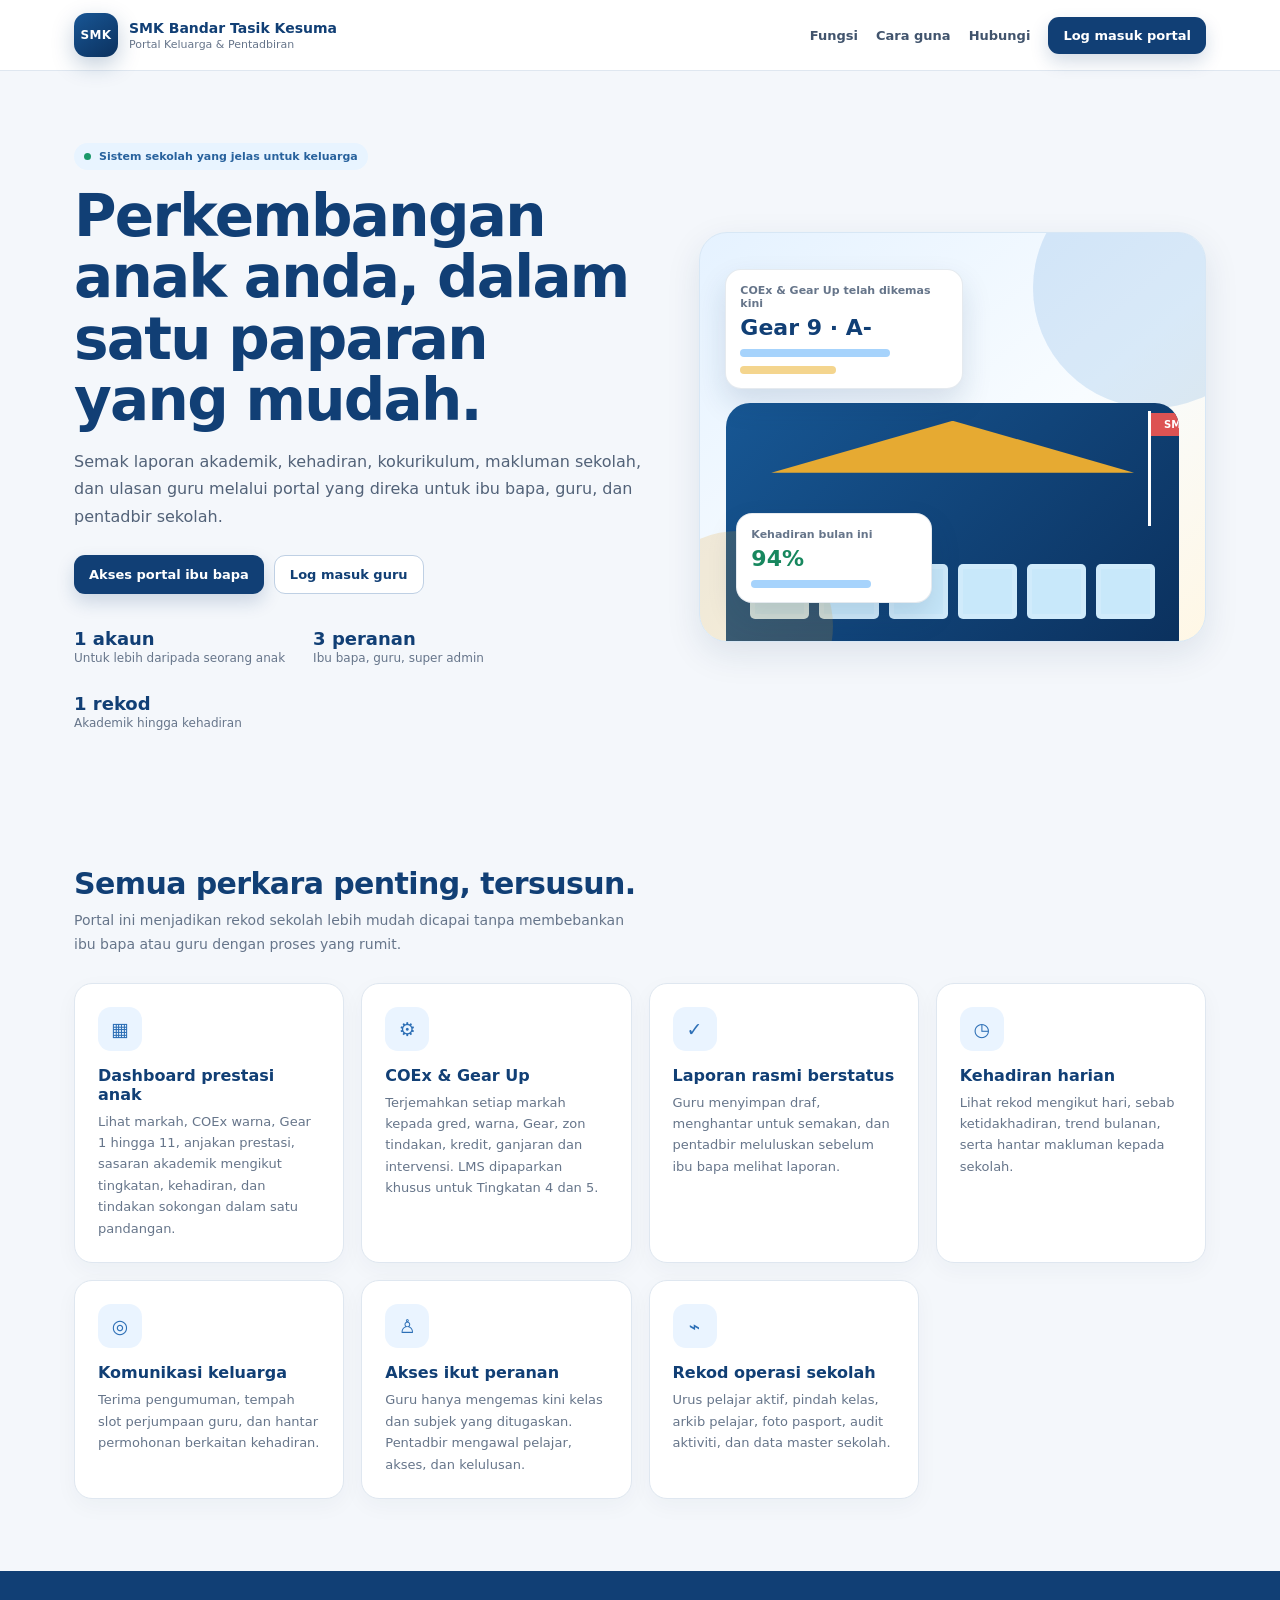
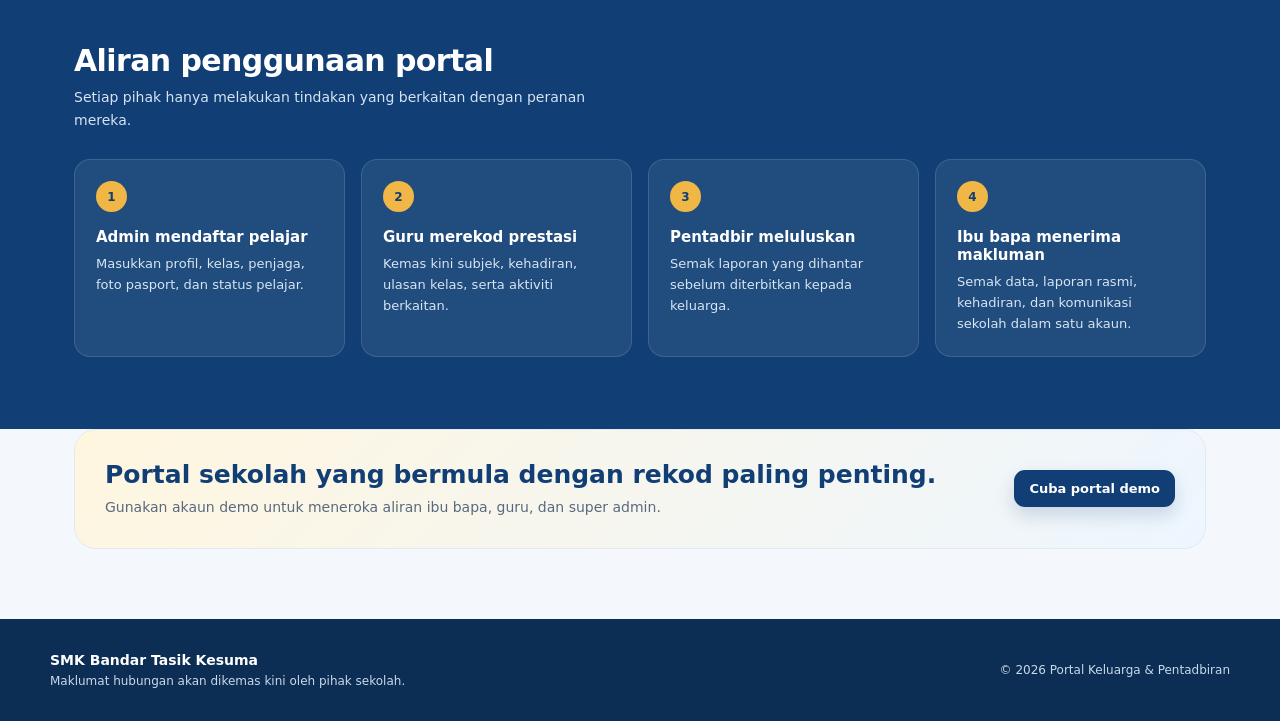
==== commit 97fc05ec: "Fix Phase 0 frontend audit items One store for current marks, parents see published data only, no in" ====
--- a/index.html
+++ b/index.html
@@ -184,7 +184,7 @@
         ><div
           ><div
             ><strong>SMK Bandar Tasik Kesuma</strong
-            ><p>Jalan Bestari 4, 75450 Melaka. 06-123 4567.</p></div
+            ><p id="footer-contact"></p></div
           ><span style="font-size:12px"
             >© 2026 Portal Keluarga & Pentadbiran</span
           ></div
@@ -331,9 +331,8 @@
           ></div
         >
         <div class="sidebar-bottom"
-          ><div class="term-card"
-            ><strong>Sesi Akademik 2026</strong>Penggal 1<br />1 Januari hingga
-            30 Jun</div
+          ><div class="term-card" id="term-card"
+            ><strong>Sesi Akademik 2026</strong>Penggal 1</div
           ><button class="btn" onclick="logout()"
             >↪ <span>Log keluar</span></button
           ></div
--- a/styles.css
+++ b/styles.css
@@ -3901,3 +3901,41 @@
     grid-template-columns: 1fr;
   }
 }
+
+/* Phone layout fixes: grid columns may shrink below their content, wide
+   tables scroll inside their panel, and the 6-level ladder wraps. */
+.grid-3 {
+  grid-template-columns: repeat(3, minmax(0, 1fr));
+}
+.grid-2 > *,
+.grid-2-1 > *,
+.grid-3 > *,
+.coex-section,
+.panel {
+  min-width: 0;
+}
+@media (max-width: 1020px) {
+  .grid-2-1 {
+    grid-template-columns: minmax(0, 1fr);
+  }
+}
+@media (max-width: 700px) {
+  .grid-2,
+  .grid-3 {
+    grid-template-columns: minmax(0, 1fr);
+  }
+  .analytics-table,
+  .rules-table {
+    display: block;
+    overflow-x: auto;
+  }
+  .journey-ladder {
+    min-width: 0;
+    display: grid;
+    grid-template-columns: repeat(3, minmax(0, 1fr));
+    row-gap: 18px;
+  }
+  .ladder-step {
+    min-width: 0;
+  }
+}
